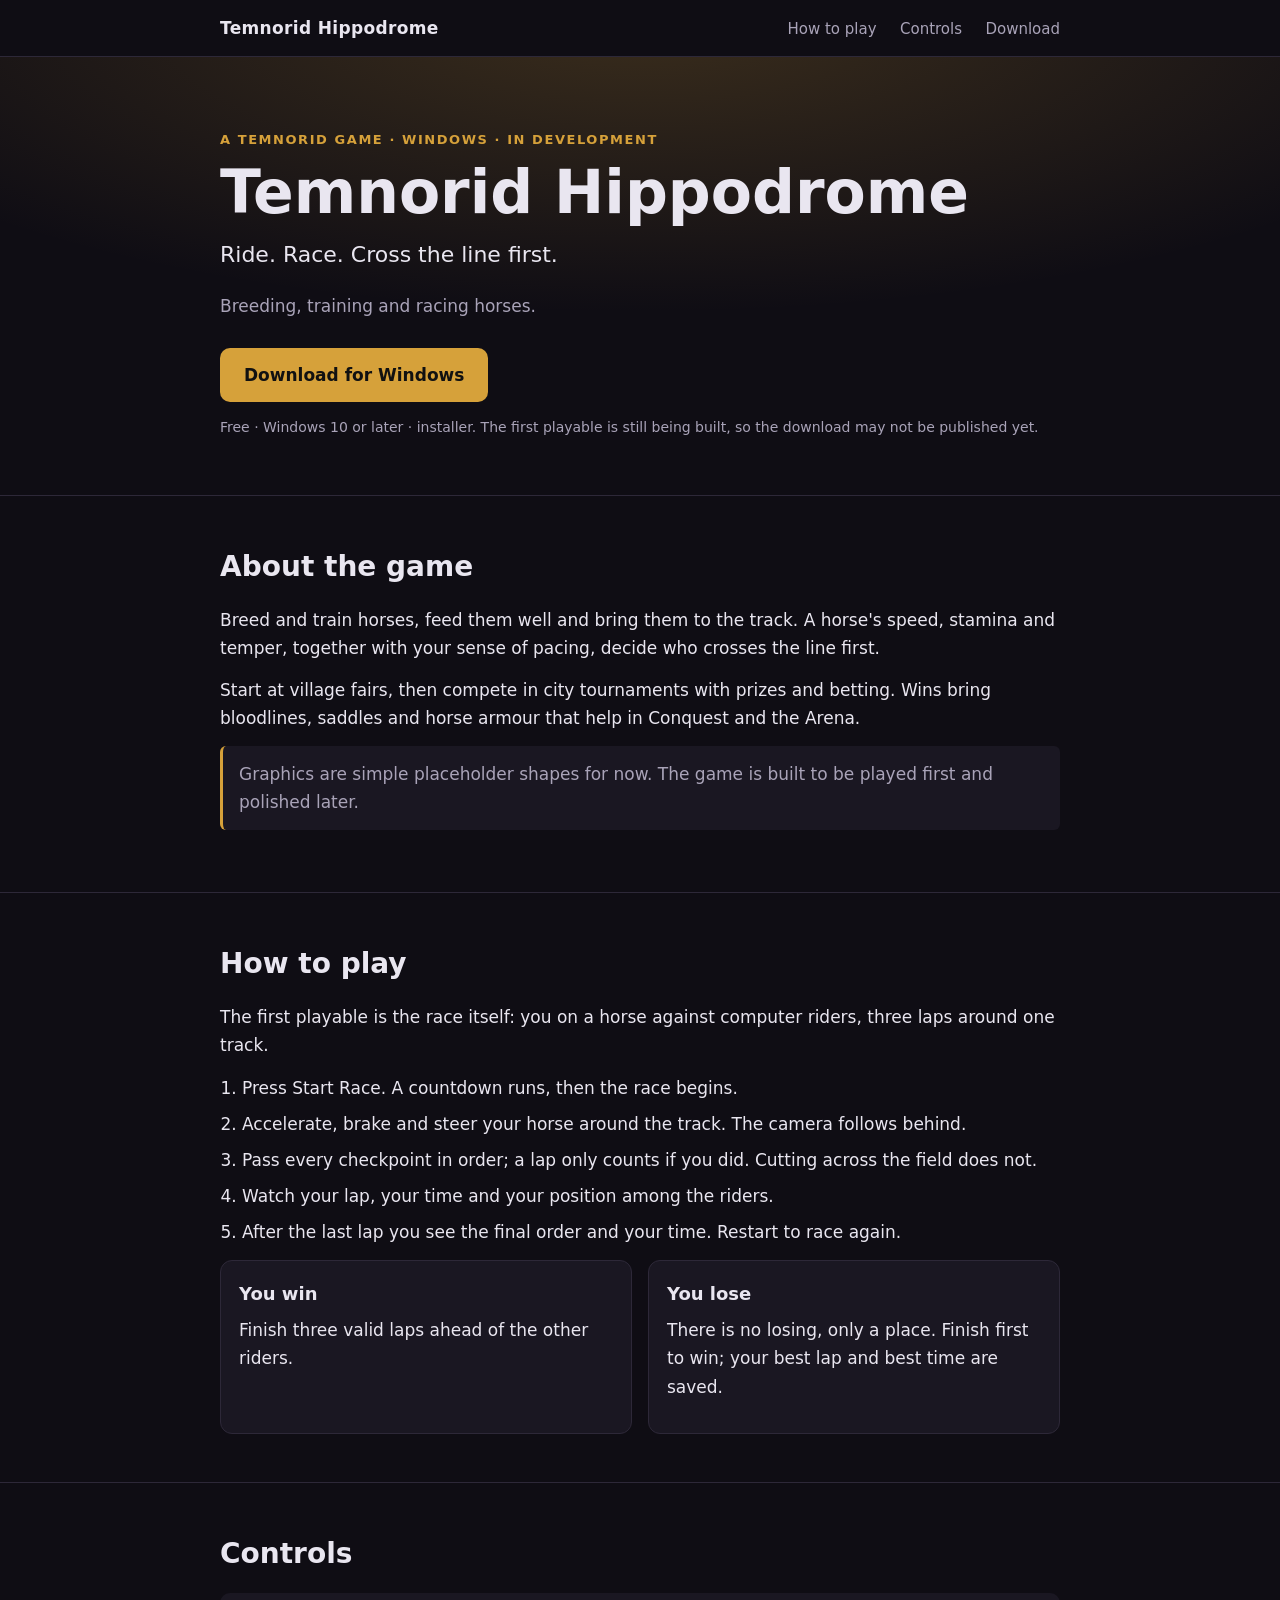
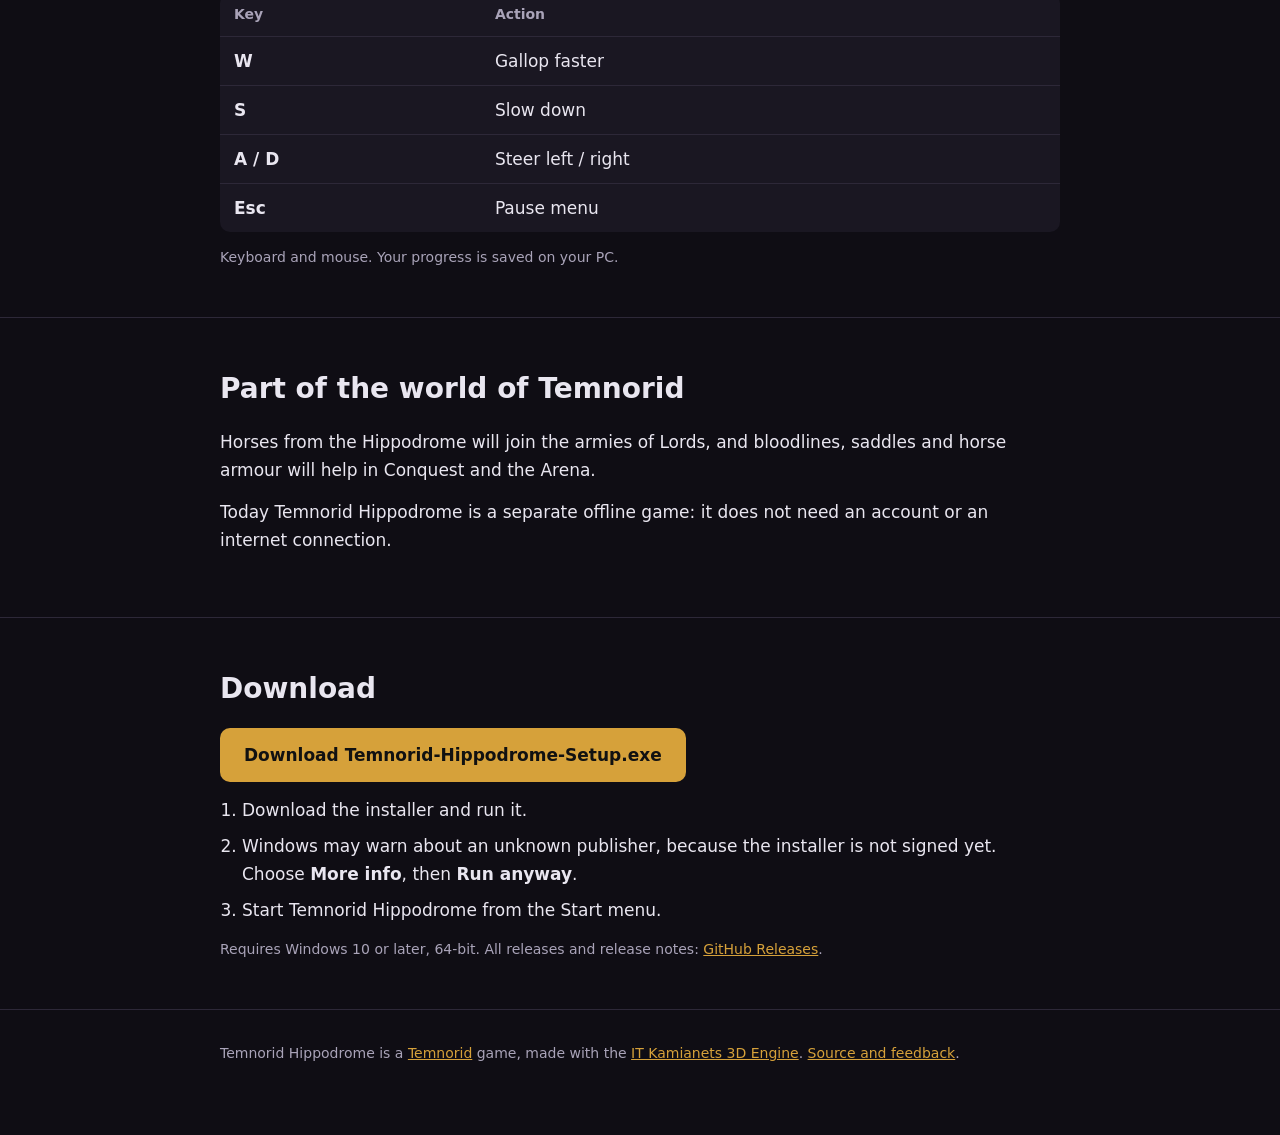
==== docs/index.html @ 1895e75a "Initial release of Temnorid hippodrome" ====
<!doctype html>
<html lang="en">
<head>
	<meta charset="utf-8">
	<meta name="viewport" content="width=device-width, initial-scale=1">
	<title>Temnorid Hippodrome</title>
	<meta name="description" content="Temnorid Hippodrome: Breed and train horses, feed them well and bring them to the track. A horse's speed, stamina and temper, together with your sense of pacing, decide who crosses the line first.">
	<link rel="canonical" href="https://hippodrome.temnorid.com/">
	<meta property="og:type" content="website">
	<meta property="og:title" content="Temnorid Hippodrome">
	<meta property="og:description" content="Breeding, training and racing horses. Ride. Race. Cross the line first.">
	<meta property="og:url" content="https://hippodrome.temnorid.com/">
	<meta name="theme-color" content="#0f0d14">
	<style>
		:root { --accent: #d6a13a; --bg: #0f0d14; --panel: #1a1722; --line: #2d2838; --text: #e9e6f0; --muted: #a9a3b8; }
		* { box-sizing: border-box; }
		html { scroll-behavior: smooth; }
		body { margin: 0; background: var(--bg); color: var(--text); font: 17px/1.65 system-ui, -apple-system, "Segoe UI", Roboto, sans-serif; }
		a { color: var(--accent); }
		.wrap { max-width: 880px; margin: 0 auto; padding: 0 20px; }
		header.site { border-bottom: 1px solid var(--line); }
		header.site .wrap { display: flex; align-items: center; justify-content: space-between; padding-top: 14px; padding-bottom: 14px; }
		.brand { font-weight: 700; color: var(--text); text-decoration: none; letter-spacing: .02em; }
		nav a { margin-left: 18px; color: var(--muted); text-decoration: none; font-size: 15px; }
		nav a:hover { color: var(--text); }
		.hero { padding: 72px 0 56px; border-bottom: 1px solid var(--line); background: radial-gradient(900px 300px at 50% -10%, color-mix(in srgb, var(--accent) 22%, transparent), transparent); }
		.eyebrow { color: var(--accent); font-weight: 700; letter-spacing: .12em; text-transform: uppercase; font-size: 13px; margin: 0 0 10px; }
		h1 { font-size: clamp(36px, 7vw, 60px); line-height: 1.08; margin: 0 0 12px; }
		.tagline { font-size: 22px; color: var(--text); margin: 0 0 18px; }
		.lead { color: var(--muted); max-width: 640px; margin: 0 0 28px; }
		.btn { display: inline-block; background: var(--accent); color: #111; font-weight: 700; padding: 13px 24px; border-radius: 10px; text-decoration: none; }
		.btn:hover { filter: brightness(1.1); }
		.fine { color: var(--muted); font-size: 14px; margin: 14px 0 0; }
		section { padding: 48px 0; border-bottom: 1px solid var(--line); }
		h2 { font-size: 28px; margin: 0 0 16px; }
		h3 { font-size: 18px; margin: 28px 0 8px; }
		p { margin: 0 0 14px; }
		ol, ul { padding-left: 22px; margin: 0 0 14px; }
		li { margin-bottom: 8px; }
		table { width: 100%; border-collapse: collapse; background: var(--panel); border-radius: 10px; overflow: hidden; }
		th, td { text-align: left; padding: 10px 14px; border-bottom: 1px solid var(--line); }
		th { color: var(--muted); font-weight: 600; font-size: 14px; }
		tr:last-child td { border-bottom: 0; }
		td:first-child { white-space: nowrap; font-weight: 600; }
		.cards { display: grid; gap: 16px; grid-template-columns: repeat(auto-fit, minmax(240px, 1fr)); }
		.card { background: var(--panel); border: 1px solid var(--line); border-radius: 12px; padding: 18px; }
		.card h3 { margin-top: 0; }
		.note { background: var(--panel); border-left: 3px solid var(--accent); padding: 14px 16px; border-radius: 6px; color: var(--muted); }
		footer { padding: 32px 0 56px; color: var(--muted); font-size: 14px; }
		:focus-visible { outline: 2px solid var(--accent); outline-offset: 3px; }
		@media (max-width: 560px) { nav a:not(:last-child) { display: none; } }
	</style>
</head>
<body>
	<header class="site">
		<div class="wrap">
			<a class="brand" href="./">Temnorid Hippodrome</a>
			<nav aria-label="Main">
				<a href="#play">How to play</a>
				<a href="#controls">Controls</a>
				<a href="#download">Download</a>
			</nav>
		</div>
	</header>

	<main>
		<div class="hero">
			<div class="wrap">
				<p class="eyebrow">A Temnorid game · Windows · in development</p>
				<h1>Temnorid Hippodrome</h1>
				<p class="tagline">Ride. Race. Cross the line first.</p>
				<p class="lead">Breeding, training and racing horses.</p>
				<a class="btn" href="https://github.com/WebArtWork/hippodrome.temnorid.com/releases/latest/download/Temnorid-Hippodrome-Setup.exe">Download for Windows</a>
				<p class="fine">Free · Windows 10 or later · installer. The first playable is still being built, so the download may not be published yet.</p>
			</div>
		</div>

		<section id="about">
			<div class="wrap">
				<h2>About the game</h2>
				<p>Breed and train horses, feed them well and bring them to the track. A horse's speed, stamina and temper, together with your sense of pacing, decide who crosses the line first.</p>
				<p>Start at village fairs, then compete in city tournaments with prizes and betting. Wins bring bloodlines, saddles and horse armour that help in Conquest and the Arena.</p>
				<p class="note">Graphics are simple placeholder shapes for now. The game is built to be played first and polished later.</p>
			</div>
		</section>

		<section id="play">
			<div class="wrap">
				<h2>How to play</h2>
				<p>The first playable is the race itself: you on a horse against computer riders, three laps around one track.</p>
				<ol>
					<li>Press Start Race. A countdown runs, then the race begins.</li>
					<li>Accelerate, brake and steer your horse around the track. The camera follows behind.</li>
					<li>Pass every checkpoint in order; a lap only counts if you did. Cutting across the field does not.</li>
					<li>Watch your lap, your time and your position among the riders.</li>
					<li>After the last lap you see the final order and your time. Restart to race again.</li>
				</ol>
				<div class="cards">
					<div class="card"><h3>You win</h3><p>Finish three valid laps ahead of the other riders.</p></div>
					<div class="card"><h3>You lose</h3><p>There is no losing, only a place. Finish first to win; your best lap and best time are saved.</p></div>
				</div>
			</div>
		</section>

		<section id="controls">
			<div class="wrap">
				<h2>Controls</h2>
				<table>
					<thead><tr><th>Key</th><th>Action</th></tr></thead>
					<tbody>
						<tr><td>W</td><td>Gallop faster</td></tr>
						<tr><td>S</td><td>Slow down</td></tr>
						<tr><td>A / D</td><td>Steer left / right</td></tr>
						<tr><td>Esc</td><td>Pause menu</td></tr>
					</tbody>
				</table>
				<p class="fine">Keyboard and mouse. Your progress is saved on your PC.</p>
			</div>
		</section>

		<section id="lords">
			<div class="wrap">
				<h2>Part of the world of Temnorid</h2>
				<p>Horses from the Hippodrome will join the armies of Lords, and bloodlines, saddles and horse armour will help in Conquest and the Arena.</p>
				<p>Today Temnorid Hippodrome is a separate offline game: it does not need an account or an internet connection.</p>
			</div>
		</section>

		<section id="download">
			<div class="wrap">
				<h2>Download</h2>
				<p><a class="btn" href="https://github.com/WebArtWork/hippodrome.temnorid.com/releases/latest/download/Temnorid-Hippodrome-Setup.exe">Download Temnorid-Hippodrome-Setup.exe</a></p>
				<ol>
					<li>Download the installer and run it.</li>
					<li>Windows may warn about an unknown publisher, because the installer is not signed yet. Choose <strong>More info</strong>, then <strong>Run anyway</strong>.</li>
					<li>Start Temnorid Hippodrome from the Start menu.</li>
				</ol>
				<p class="fine">Requires Windows 10 or later, 64-bit. All releases and release notes: <a href="https://github.com/WebArtWork/hippodrome.temnorid.com/releases">GitHub Releases</a>.</p>
			</div>
		</section>
	</main>

	<footer>
		<div class="wrap">
			<p>Temnorid Hippodrome is a <a href="https://temnorid.com">Temnorid</a> game, made with the <a href="https://3d.itkamianets.com">IT Kamianets 3D Engine</a>. <a href="https://github.com/WebArtWork/hippodrome.temnorid.com">Source and feedback</a>.</p>
		</div>
	</footer>
</body>
</html>
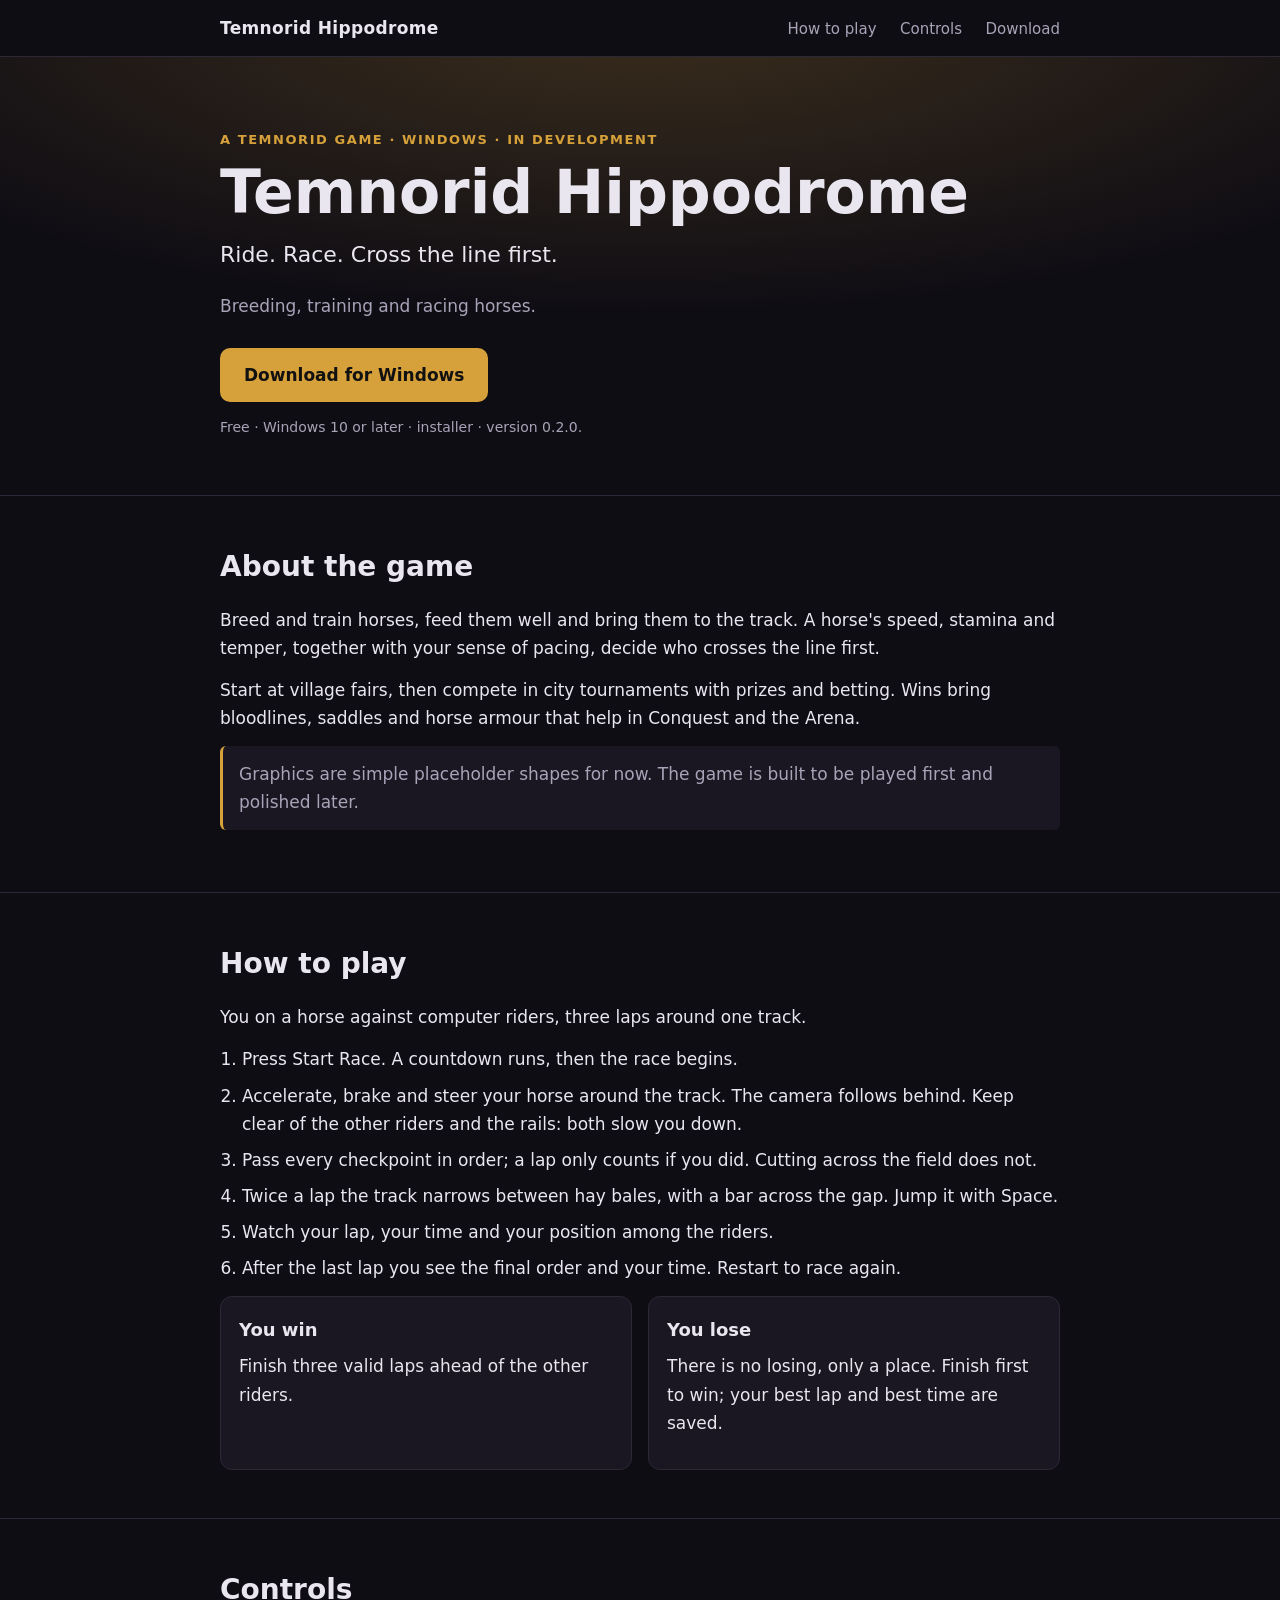
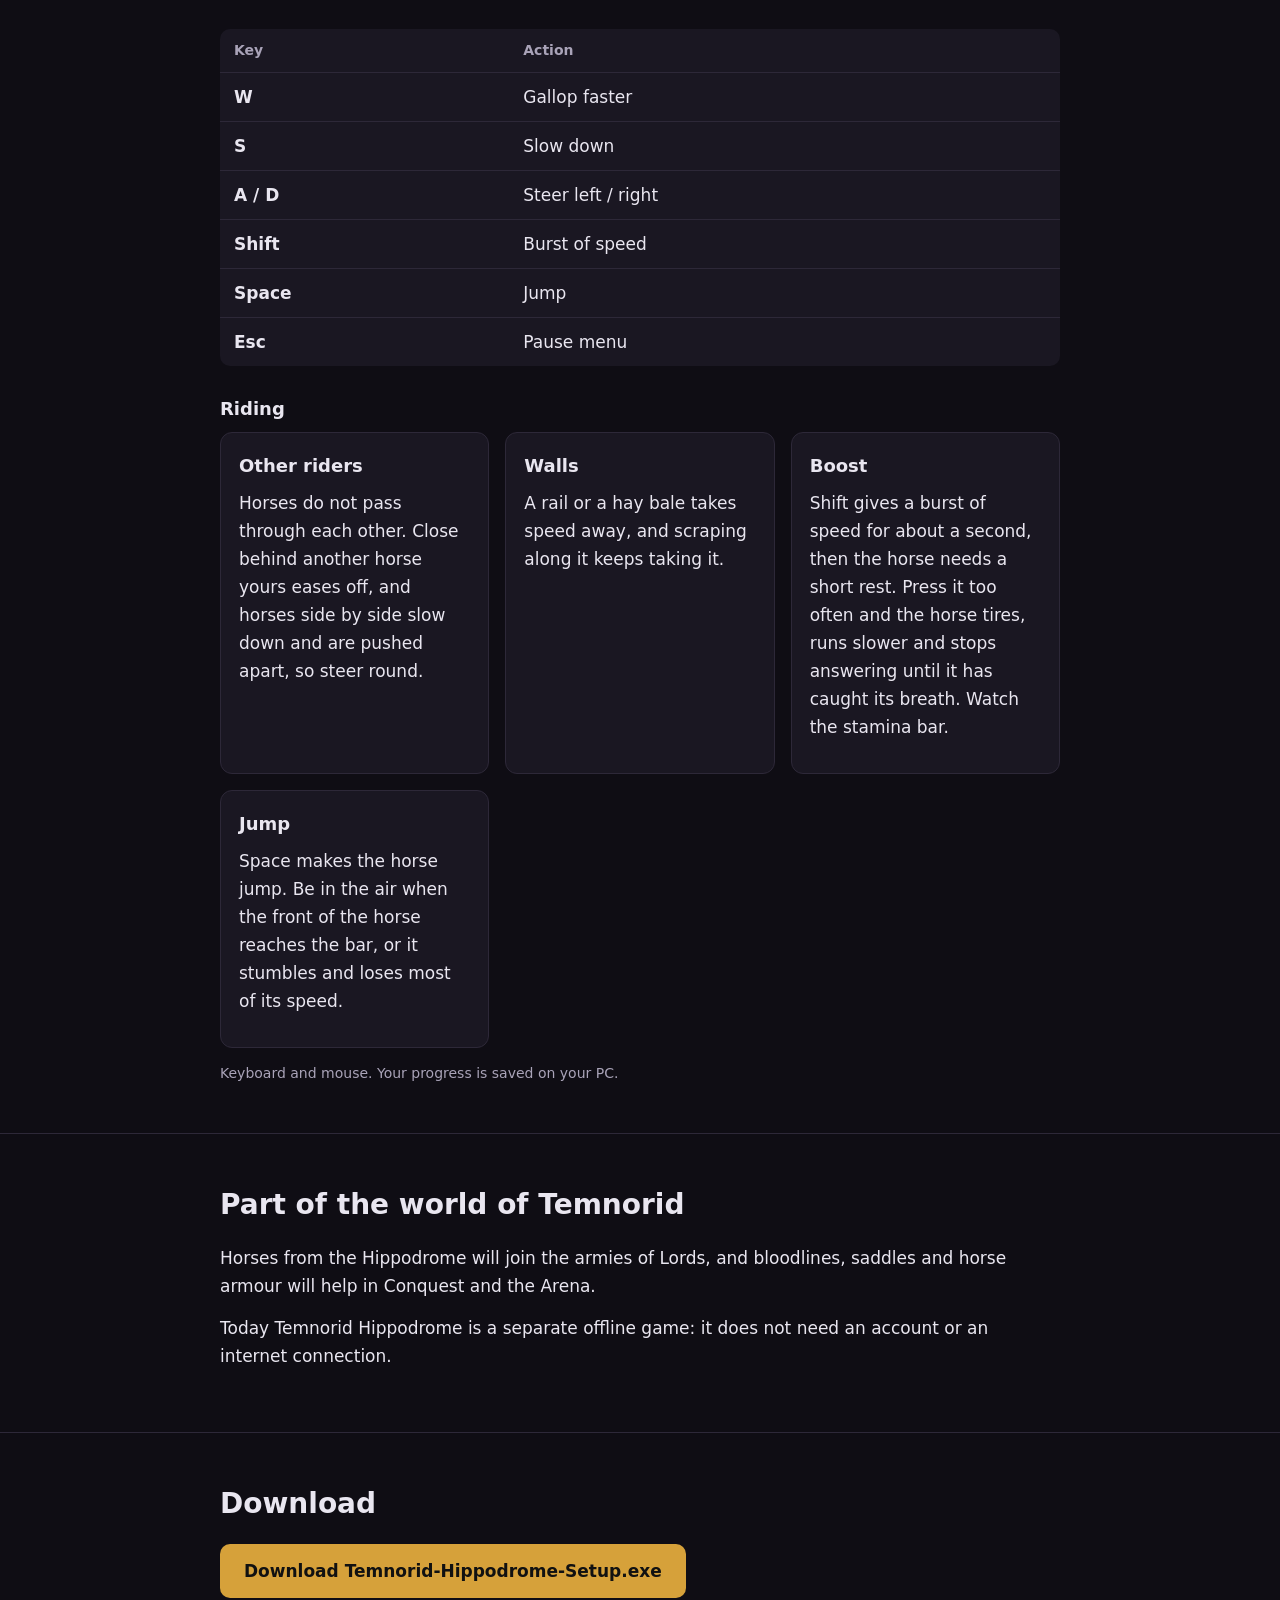
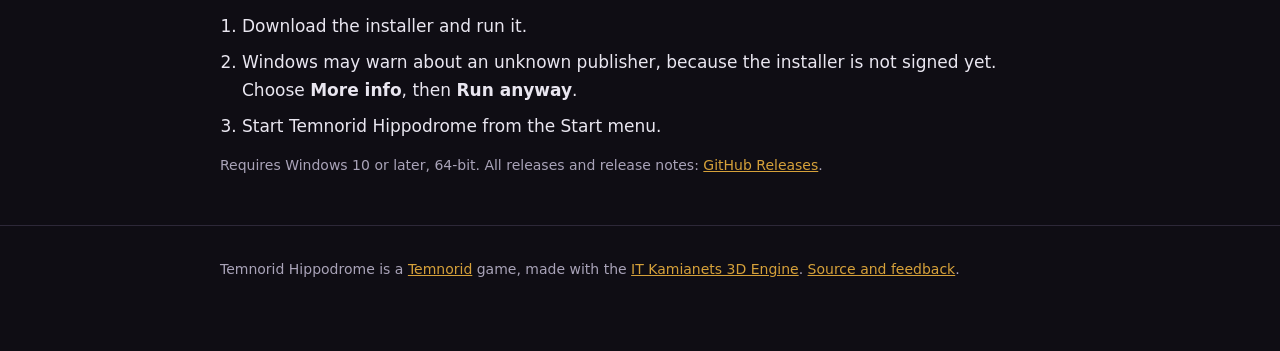
==== commit 03db1bc1: "Hippodrome 0.2.0: riders slow down near each other and walls, Shift boost with stamina, Space jump o" ====
--- a/docs/index.html
+++ b/docs/index.html
@@ -71,7 +71,7 @@
 				<p class="tagline">Ride. Race. Cross the line first.</p>
 				<p class="lead">Breeding, training and racing horses.</p>
 				<a class="btn" href="https://github.com/WebArtWork/hippodrome.temnorid.com/releases/latest/download/Temnorid-Hippodrome-Setup.exe">Download for Windows</a>
-				<p class="fine">Free · Windows 10 or later · installer. The first playable is still being built, so the download may not be published yet.</p>
+				<p class="fine">Free · Windows 10 or later · installer · version 0.2.0.</p>
 			</div>
 		</div>
 
@@ -87,11 +87,12 @@
 		<section id="play">
 			<div class="wrap">
 				<h2>How to play</h2>
-				<p>The first playable is the race itself: you on a horse against computer riders, three laps around one track.</p>
+				<p>You on a horse against computer riders, three laps around one track.</p>
 				<ol>
 					<li>Press Start Race. A countdown runs, then the race begins.</li>
-					<li>Accelerate, brake and steer your horse around the track. The camera follows behind.</li>
+					<li>Accelerate, brake and steer your horse around the track. The camera follows behind. Keep clear of the other riders and the rails: both slow you down.</li>
 					<li>Pass every checkpoint in order; a lap only counts if you did. Cutting across the field does not.</li>
+					<li>Twice a lap the track narrows between hay bales, with a bar across the gap. Jump it with Space.</li>
 					<li>Watch your lap, your time and your position among the riders.</li>
 					<li>After the last lap you see the final order and your time. Restart to race again.</li>
 				</ol>
@@ -111,9 +112,18 @@
 						<tr><td>W</td><td>Gallop faster</td></tr>
 						<tr><td>S</td><td>Slow down</td></tr>
 						<tr><td>A / D</td><td>Steer left / right</td></tr>
+						<tr><td>Shift</td><td>Burst of speed</td></tr>
+						<tr><td>Space</td><td>Jump</td></tr>
 						<tr><td>Esc</td><td>Pause menu</td></tr>
 					</tbody>
 				</table>
+				<h3>Riding</h3>
+				<div class="cards">
+					<div class="card"><h3>Other riders</h3><p>Horses do not pass through each other. Close behind another horse yours eases off, and horses side by side slow down and are pushed apart, so steer round.</p></div>
+					<div class="card"><h3>Walls</h3><p>A rail or a hay bale takes speed away, and scraping along it keeps taking it.</p></div>
+					<div class="card"><h3>Boost</h3><p>Shift gives a burst of speed for about a second, then the horse needs a short rest. Press it too often and the horse tires, runs slower and stops answering until it has caught its breath. Watch the stamina bar.</p></div>
+					<div class="card"><h3>Jump</h3><p>Space makes the horse jump. Be in the air when the front of the horse reaches the bar, or it stumbles and loses most of its speed.</p></div>
+				</div>
 				<p class="fine">Keyboard and mouse. Your progress is saved on your PC.</p>
 			</div>
 		</section>
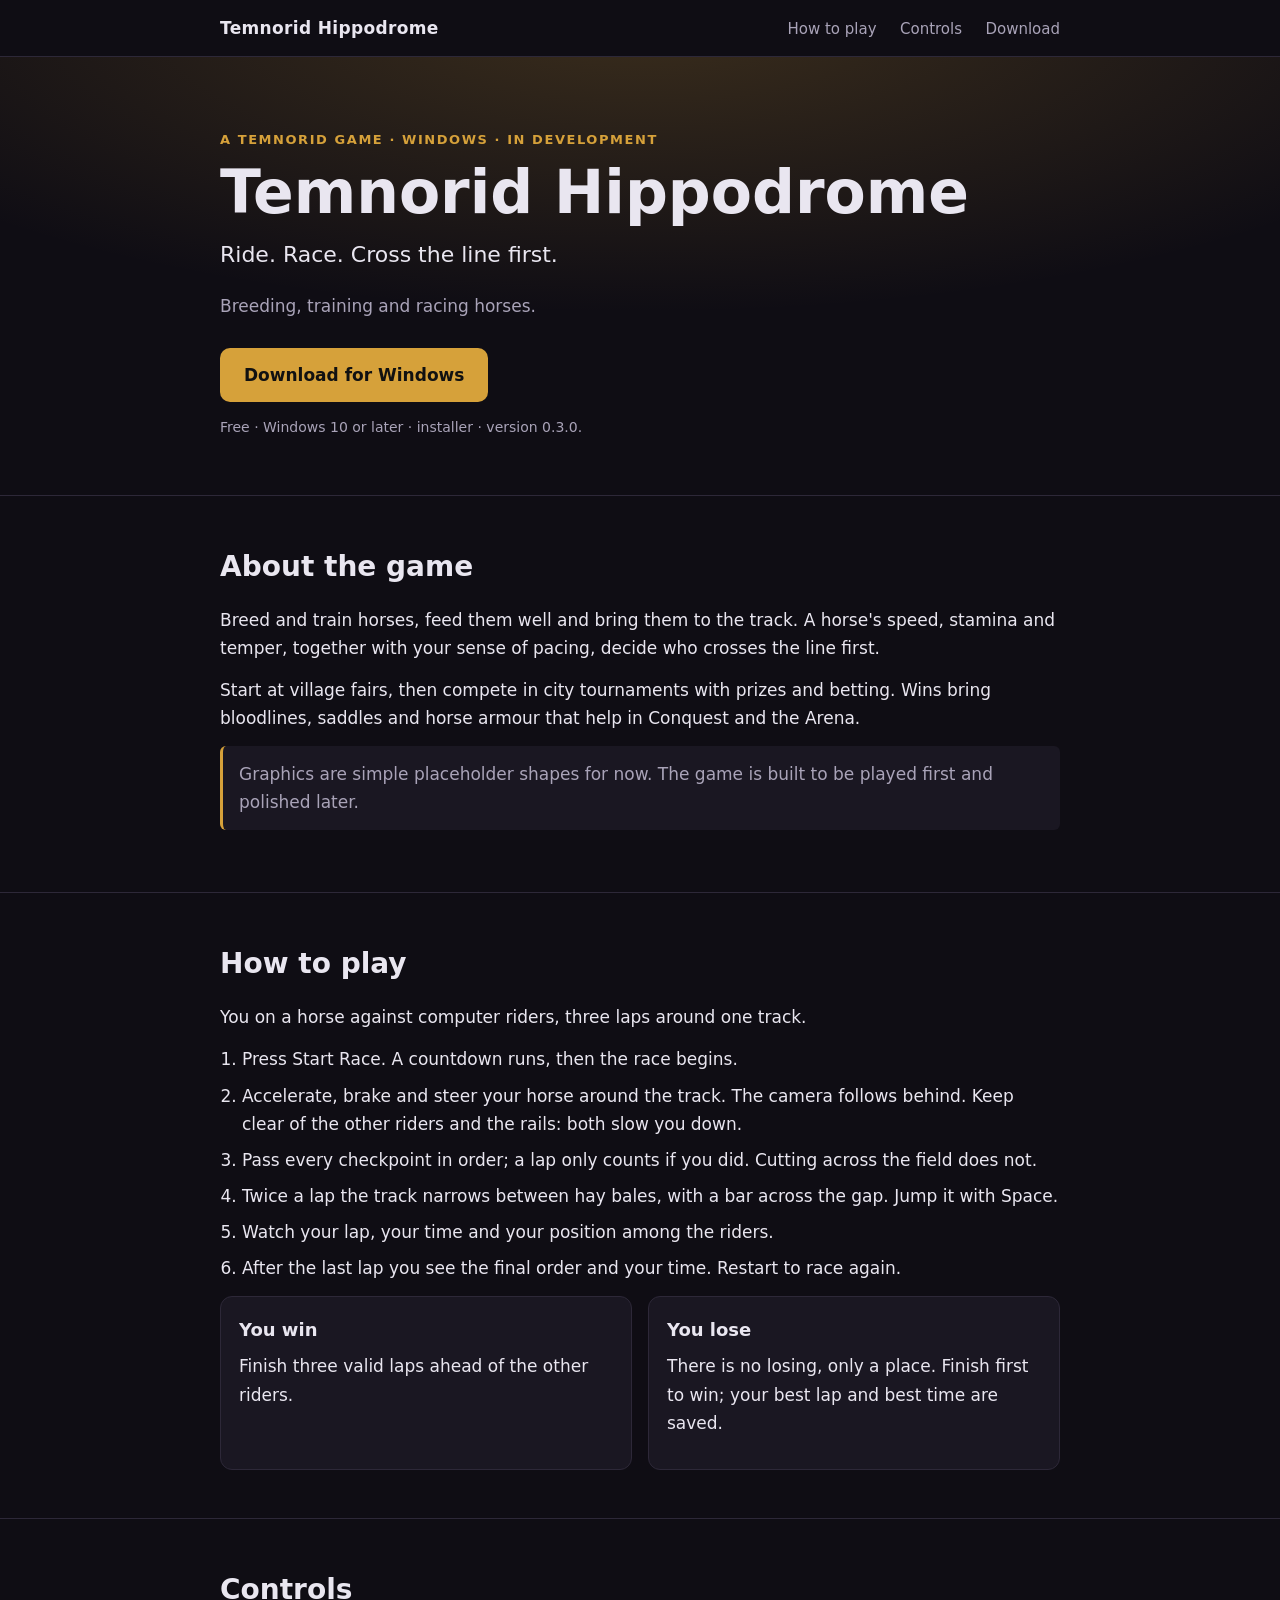
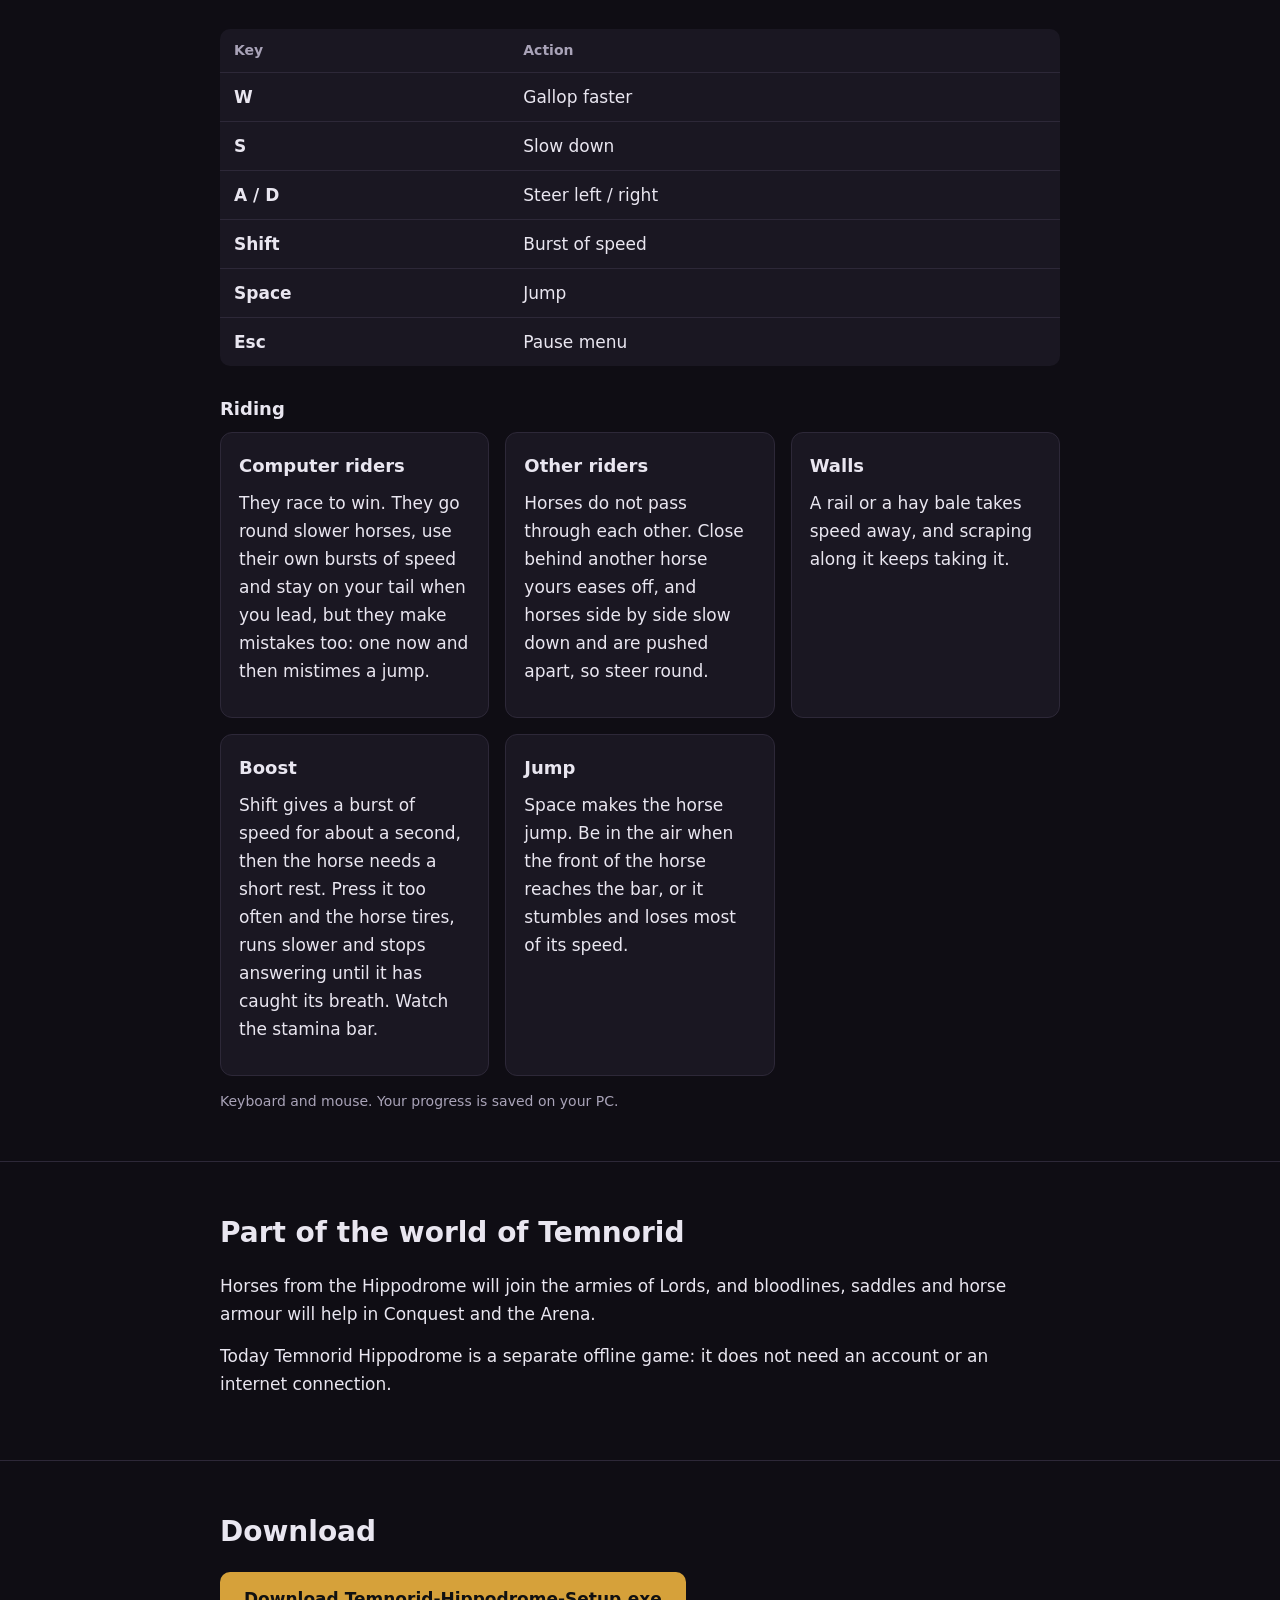
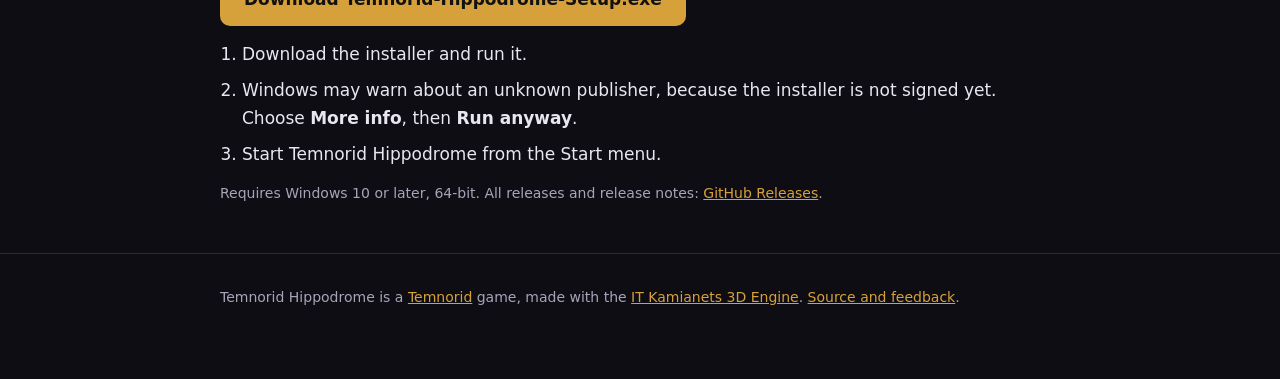
==== commit 02c6973f: "Hippodrome 0.3.0: harder computer riders that overtake, boost and chase the player, with catch-up pa" ====
--- a/docs/index.html
+++ b/docs/index.html
@@ -71,7 +71,7 @@
 				<p class="tagline">Ride. Race. Cross the line first.</p>
 				<p class="lead">Breeding, training and racing horses.</p>
 				<a class="btn" href="https://github.com/WebArtWork/hippodrome.temnorid.com/releases/latest/download/Temnorid-Hippodrome-Setup.exe">Download for Windows</a>
-				<p class="fine">Free · Windows 10 or later · installer · version 0.2.0.</p>
+				<p class="fine">Free · Windows 10 or later · installer · version 0.3.0.</p>
 			</div>
 		</div>
 
@@ -119,6 +119,7 @@
 				</table>
 				<h3>Riding</h3>
 				<div class="cards">
+					<div class="card"><h3>Computer riders</h3><p>They race to win. They go round slower horses, use their own bursts of speed and stay on your tail when you lead, but they make mistakes too: one now and then mistimes a jump.</p></div>
 					<div class="card"><h3>Other riders</h3><p>Horses do not pass through each other. Close behind another horse yours eases off, and horses side by side slow down and are pushed apart, so steer round.</p></div>
 					<div class="card"><h3>Walls</h3><p>A rail or a hay bale takes speed away, and scraping along it keeps taking it.</p></div>
 					<div class="card"><h3>Boost</h3><p>Shift gives a burst of speed for about a second, then the horse needs a short rest. Press it too often and the horse tires, runs slower and stops answering until it has caught its breath. Watch the stamina bar.</p></div>
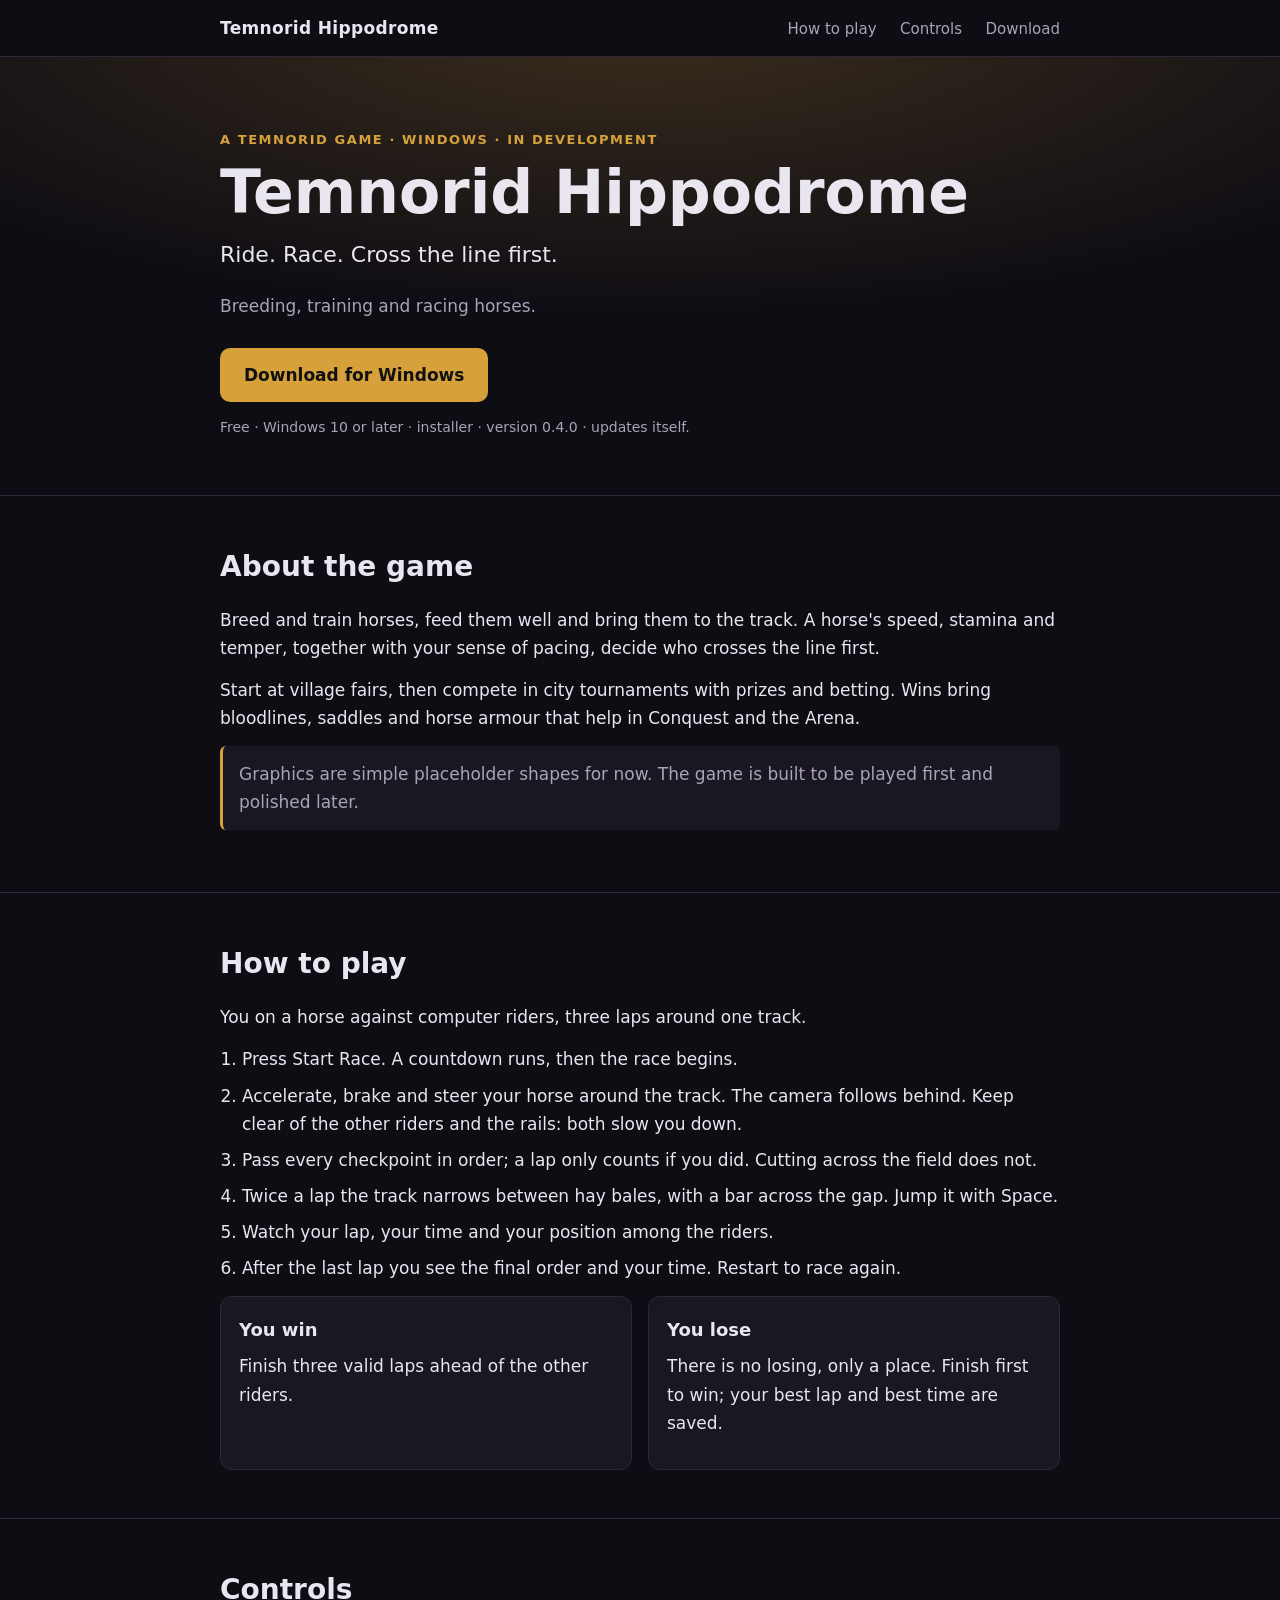
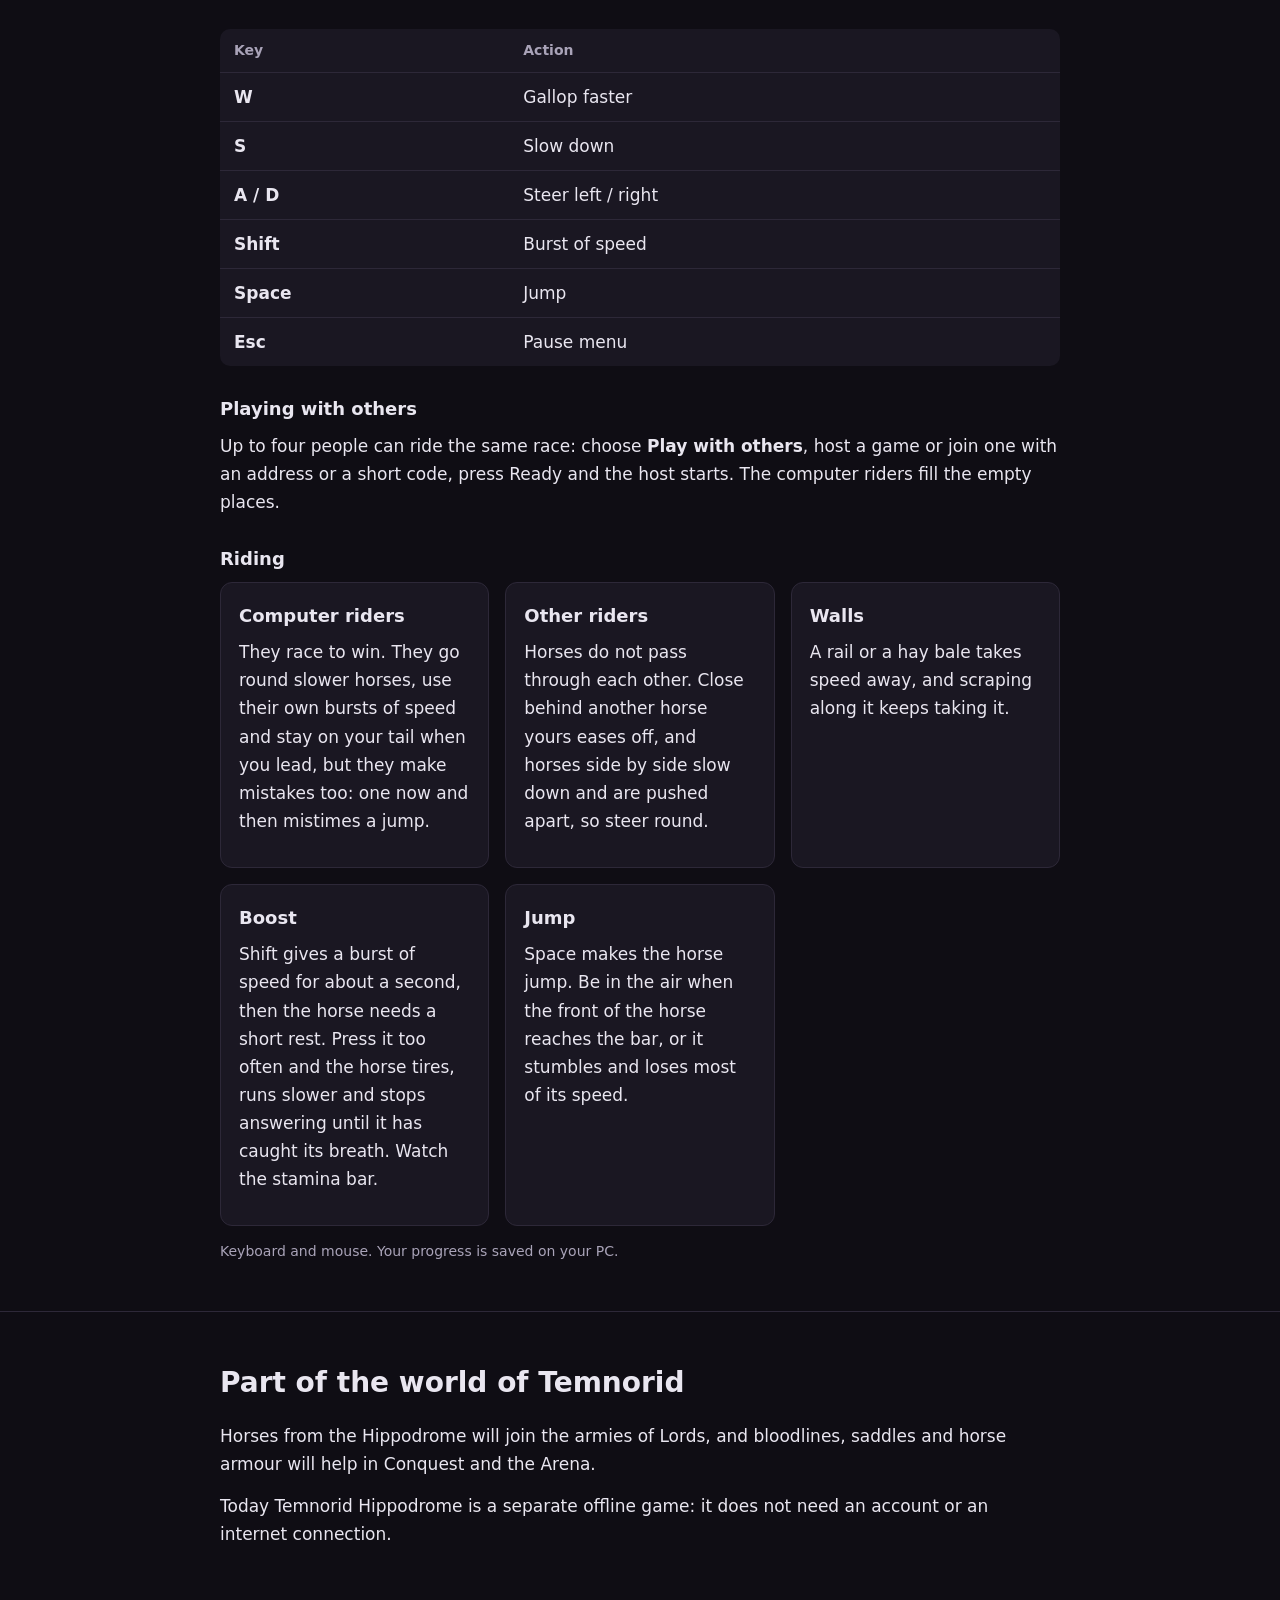
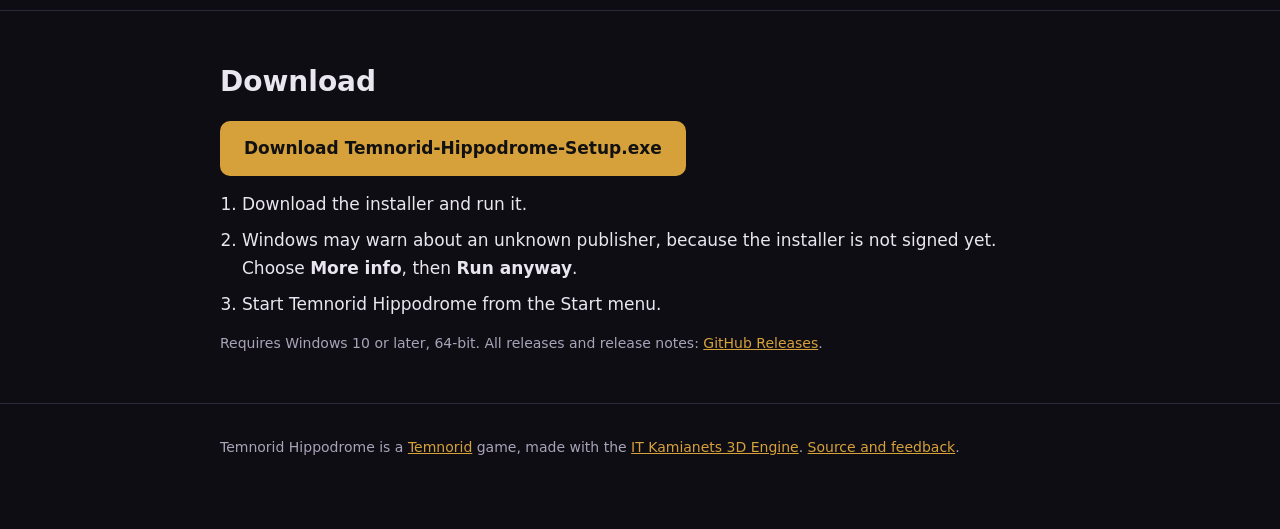
==== commit 679bc749: "0.4.0: Lords-style Boot, Menu and in-game bars, online play with others, touch controls for phones, " ====
--- a/docs/index.html
+++ b/docs/index.html
@@ -71,7 +71,7 @@
 				<p class="tagline">Ride. Race. Cross the line first.</p>
 				<p class="lead">Breeding, training and racing horses.</p>
 				<a class="btn" href="https://github.com/WebArtWork/hippodrome.temnorid.com/releases/latest/download/Temnorid-Hippodrome-Setup.exe">Download for Windows</a>
-				<p class="fine">Free · Windows 10 or later · installer · version 0.3.0.</p>
+				<p class="fine">Free · Windows 10 or later · installer · version 0.4.0 · updates itself.</p>
 			</div>
 		</div>
 
@@ -117,6 +117,8 @@
 						<tr><td>Esc</td><td>Pause menu</td></tr>
 					</tbody>
 				</table>
+				<h3>Playing with others</h3>
+				<p>Up to four people can ride the same race: choose <strong>Play with others</strong>, host a game or join one with an address or a short code, press Ready and the host starts. The computer riders fill the empty places.</p>
 				<h3>Riding</h3>
 				<div class="cards">
 					<div class="card"><h3>Computer riders</h3><p>They race to win. They go round slower horses, use their own bursts of speed and stay on your tail when you lead, but they make mistakes too: one now and then mistimes a jump.</p></div>
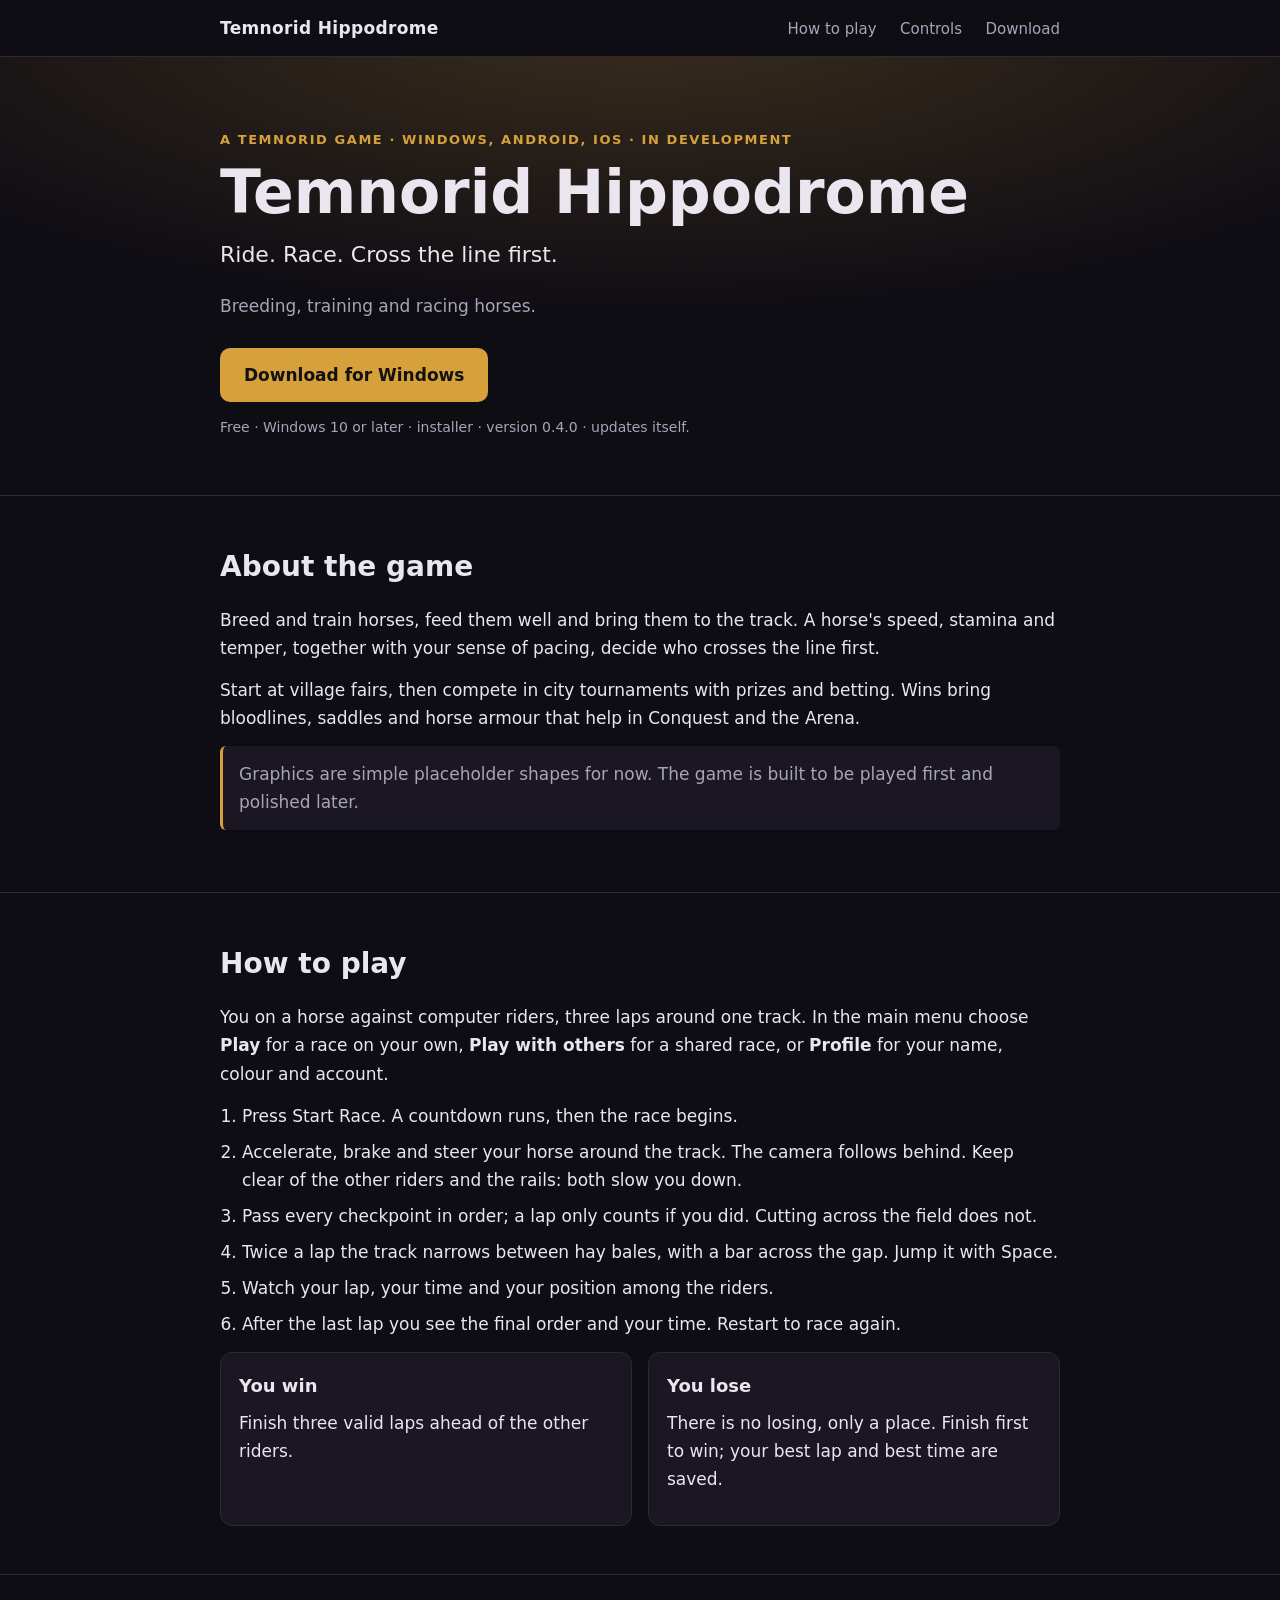
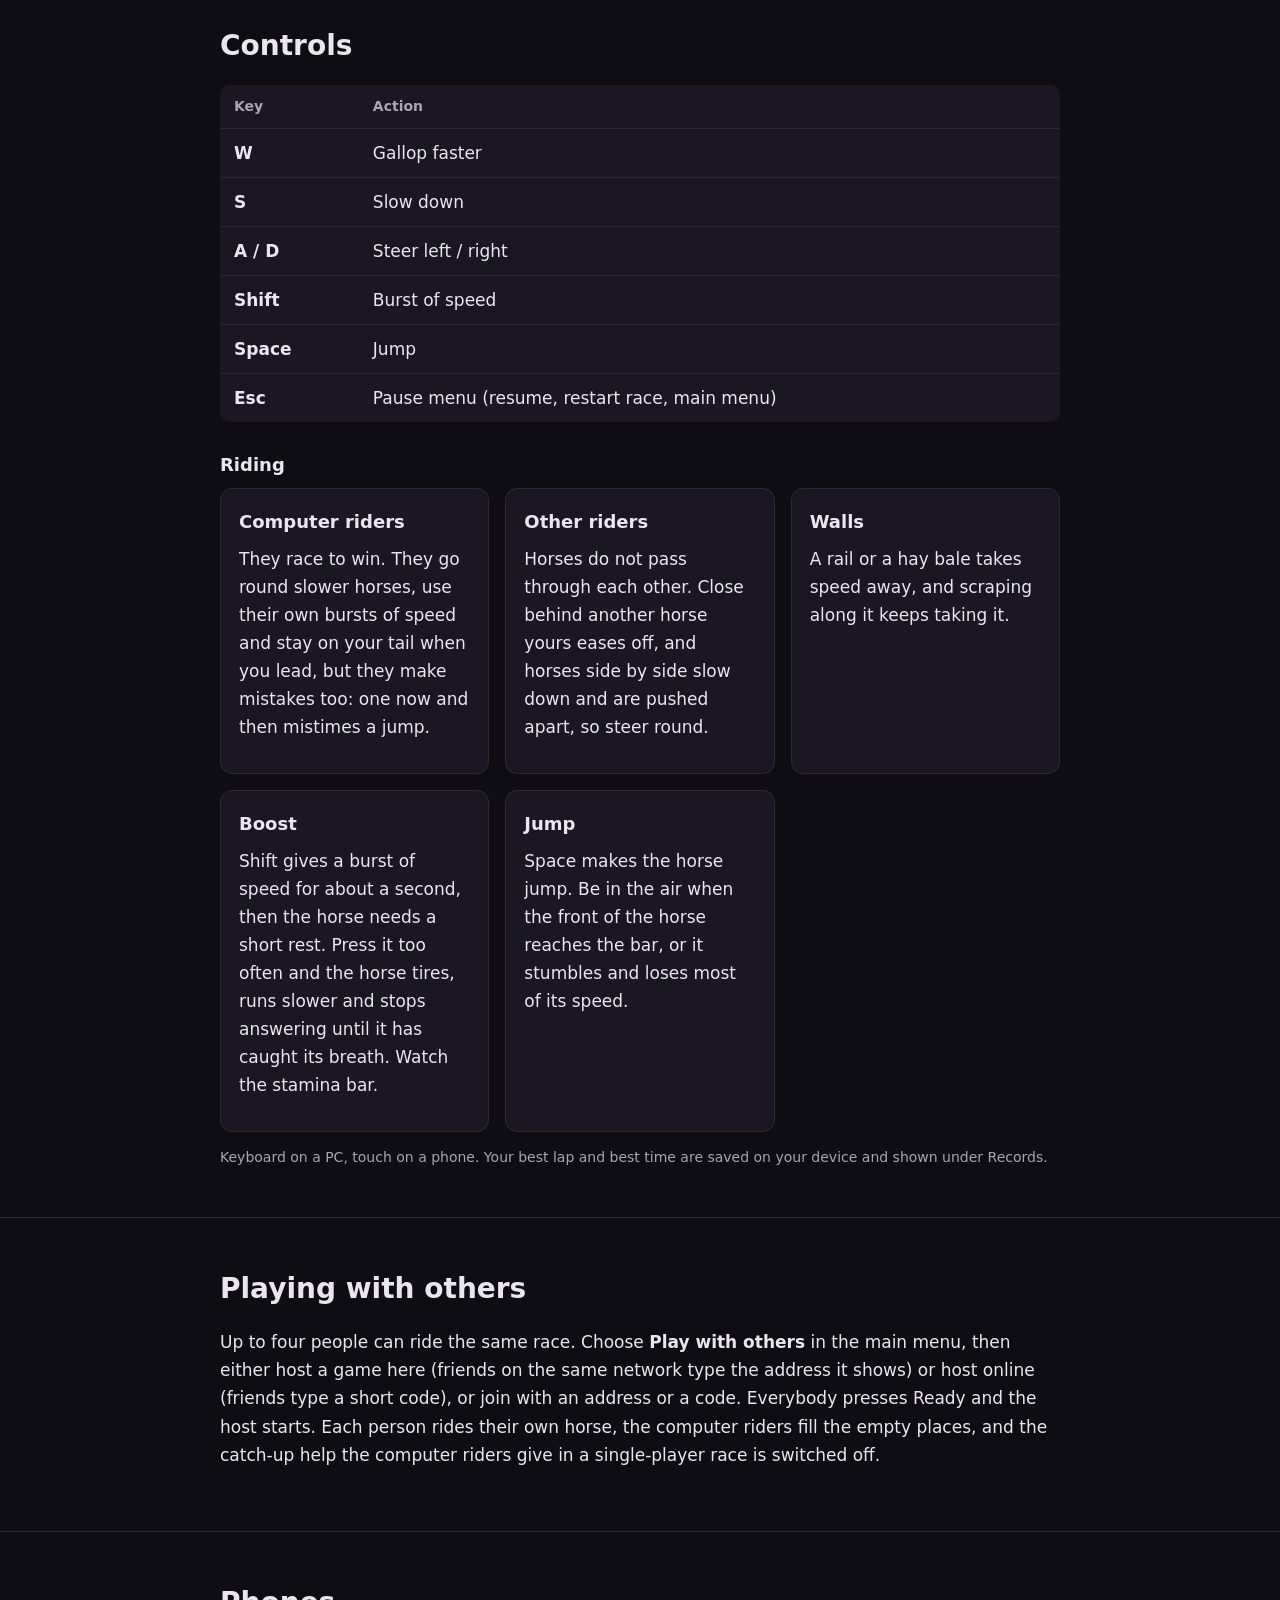
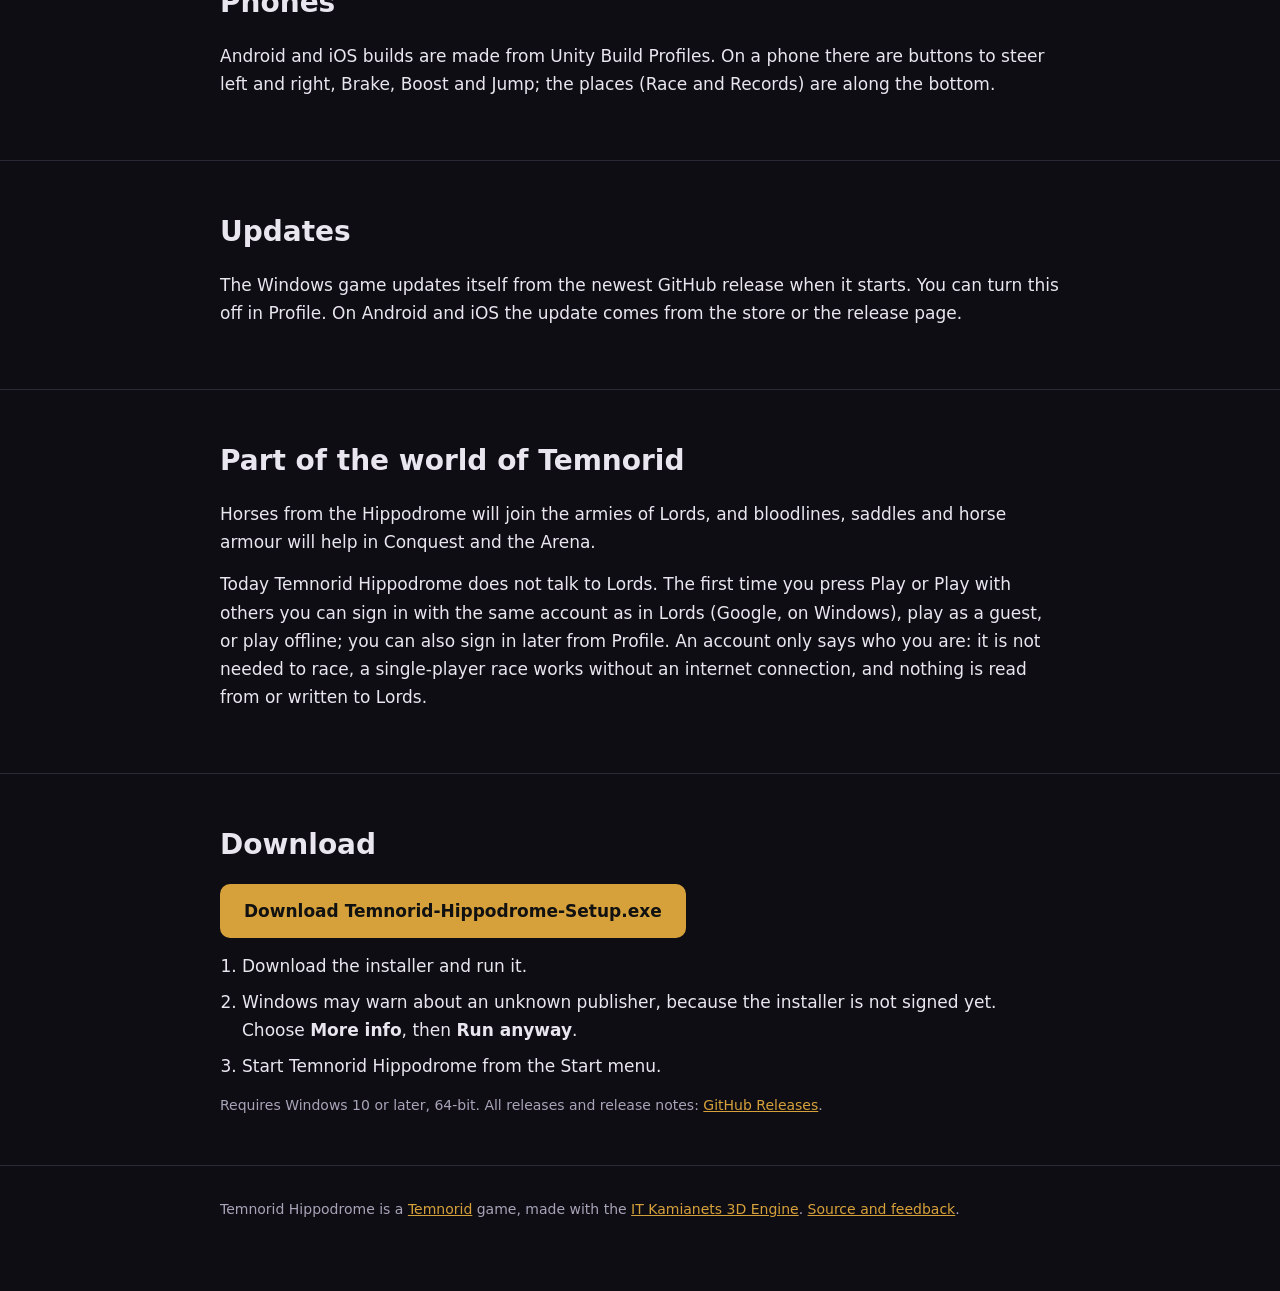
==== commit 80bc1ca7: "Docs page: describe the current menu, online play, phones, updates and sign-in" ====
--- a/docs/index.html
+++ b/docs/index.html
@@ -66,7 +66,7 @@
 	<main>
 		<div class="hero">
 			<div class="wrap">
-				<p class="eyebrow">A Temnorid game · Windows · in development</p>
+				<p class="eyebrow">A Temnorid game · Windows, Android, iOS · in development</p>
 				<h1>Temnorid Hippodrome</h1>
 				<p class="tagline">Ride. Race. Cross the line first.</p>
 				<p class="lead">Breeding, training and racing horses.</p>
@@ -87,7 +87,7 @@
 		<section id="play">
 			<div class="wrap">
 				<h2>How to play</h2>
-				<p>You on a horse against computer riders, three laps around one track.</p>
+				<p>You on a horse against computer riders, three laps around one track. In the main menu choose <strong>Play</strong> for a race on your own, <strong>Play with others</strong> for a shared race, or <strong>Profile</strong> for your name, colour and account.</p>
 				<ol>
 					<li>Press Start Race. A countdown runs, then the race begins.</li>
 					<li>Accelerate, brake and steer your horse around the track. The camera follows behind. Keep clear of the other riders and the rails: both slow you down.</li>
@@ -114,11 +114,9 @@
 						<tr><td>A / D</td><td>Steer left / right</td></tr>
 						<tr><td>Shift</td><td>Burst of speed</td></tr>
 						<tr><td>Space</td><td>Jump</td></tr>
-						<tr><td>Esc</td><td>Pause menu</td></tr>
+						<tr><td>Esc</td><td>Pause menu (resume, restart race, main menu)</td></tr>
 					</tbody>
 				</table>
-				<h3>Playing with others</h3>
-				<p>Up to four people can ride the same race: choose <strong>Play with others</strong>, host a game or join one with an address or a short code, press Ready and the host starts. The computer riders fill the empty places.</p>
 				<h3>Riding</h3>
 				<div class="cards">
 					<div class="card"><h3>Computer riders</h3><p>They race to win. They go round slower horses, use their own bursts of speed and stay on your tail when you lead, but they make mistakes too: one now and then mistimes a jump.</p></div>
@@ -127,7 +125,28 @@
 					<div class="card"><h3>Boost</h3><p>Shift gives a burst of speed for about a second, then the horse needs a short rest. Press it too often and the horse tires, runs slower and stops answering until it has caught its breath. Watch the stamina bar.</p></div>
 					<div class="card"><h3>Jump</h3><p>Space makes the horse jump. Be in the air when the front of the horse reaches the bar, or it stumbles and loses most of its speed.</p></div>
 				</div>
-				<p class="fine">Keyboard and mouse. Your progress is saved on your PC.</p>
+				<p class="fine">Keyboard on a PC, touch on a phone. Your best lap and best time are saved on your device and shown under Records.</p>
+			</div>
+		</section>
+
+		<section id="others">
+			<div class="wrap">
+				<h2>Playing with others</h2>
+				<p>Up to four people can ride the same race. Choose <strong>Play with others</strong> in the main menu, then either host a game here (friends on the same network type the address it shows) or host online (friends type a short code), or join with an address or a code. Everybody presses Ready and the host starts. Each person rides their own horse, the computer riders fill the empty places, and the catch-up help the computer riders give in a single-player race is switched off.</p>
+			</div>
+		</section>
+
+		<section id="phones">
+			<div class="wrap">
+				<h2>Phones</h2>
+				<p>Android and iOS builds are made from Unity Build Profiles. On a phone there are buttons to steer left and right, Brake, Boost and Jump; the places (Race and Records) are along the bottom.</p>
+			</div>
+		</section>
+
+		<section id="updates">
+			<div class="wrap">
+				<h2>Updates</h2>
+				<p>The Windows game updates itself from the newest GitHub release when it starts. You can turn this off in Profile. On Android and iOS the update comes from the store or the release page.</p>
 			</div>
 		</section>
 
@@ -135,7 +154,7 @@
 			<div class="wrap">
 				<h2>Part of the world of Temnorid</h2>
 				<p>Horses from the Hippodrome will join the armies of Lords, and bloodlines, saddles and horse armour will help in Conquest and the Arena.</p>
-				<p>Today Temnorid Hippodrome is a separate offline game: it does not need an account or an internet connection.</p>
+				<p>Today Temnorid Hippodrome does not talk to Lords. The first time you press Play or Play with others you can sign in with the same account as in Lords (Google, on Windows), play as a guest, or play offline; you can also sign in later from Profile. An account only says who you are: it is not needed to race, a single-player race works without an internet connection, and nothing is read from or written to Lords.</p>
 			</div>
 		</section>
 
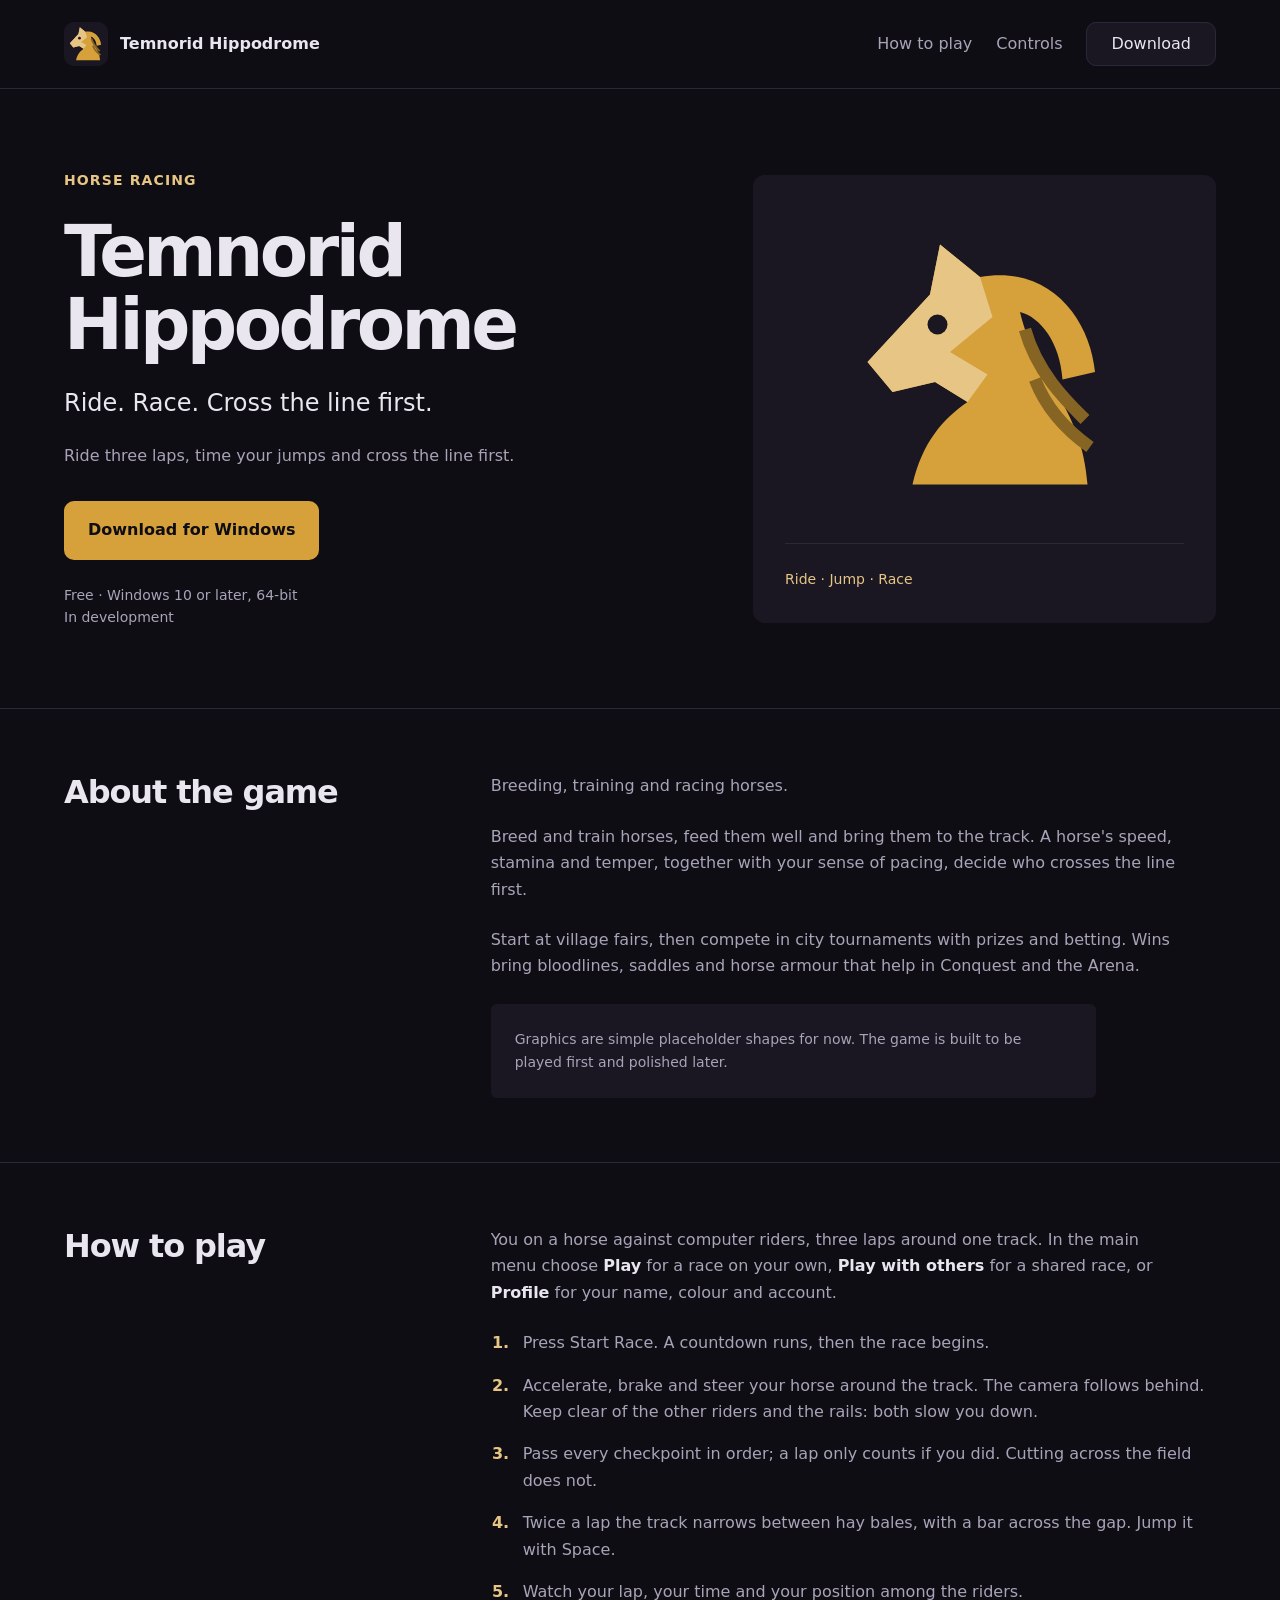
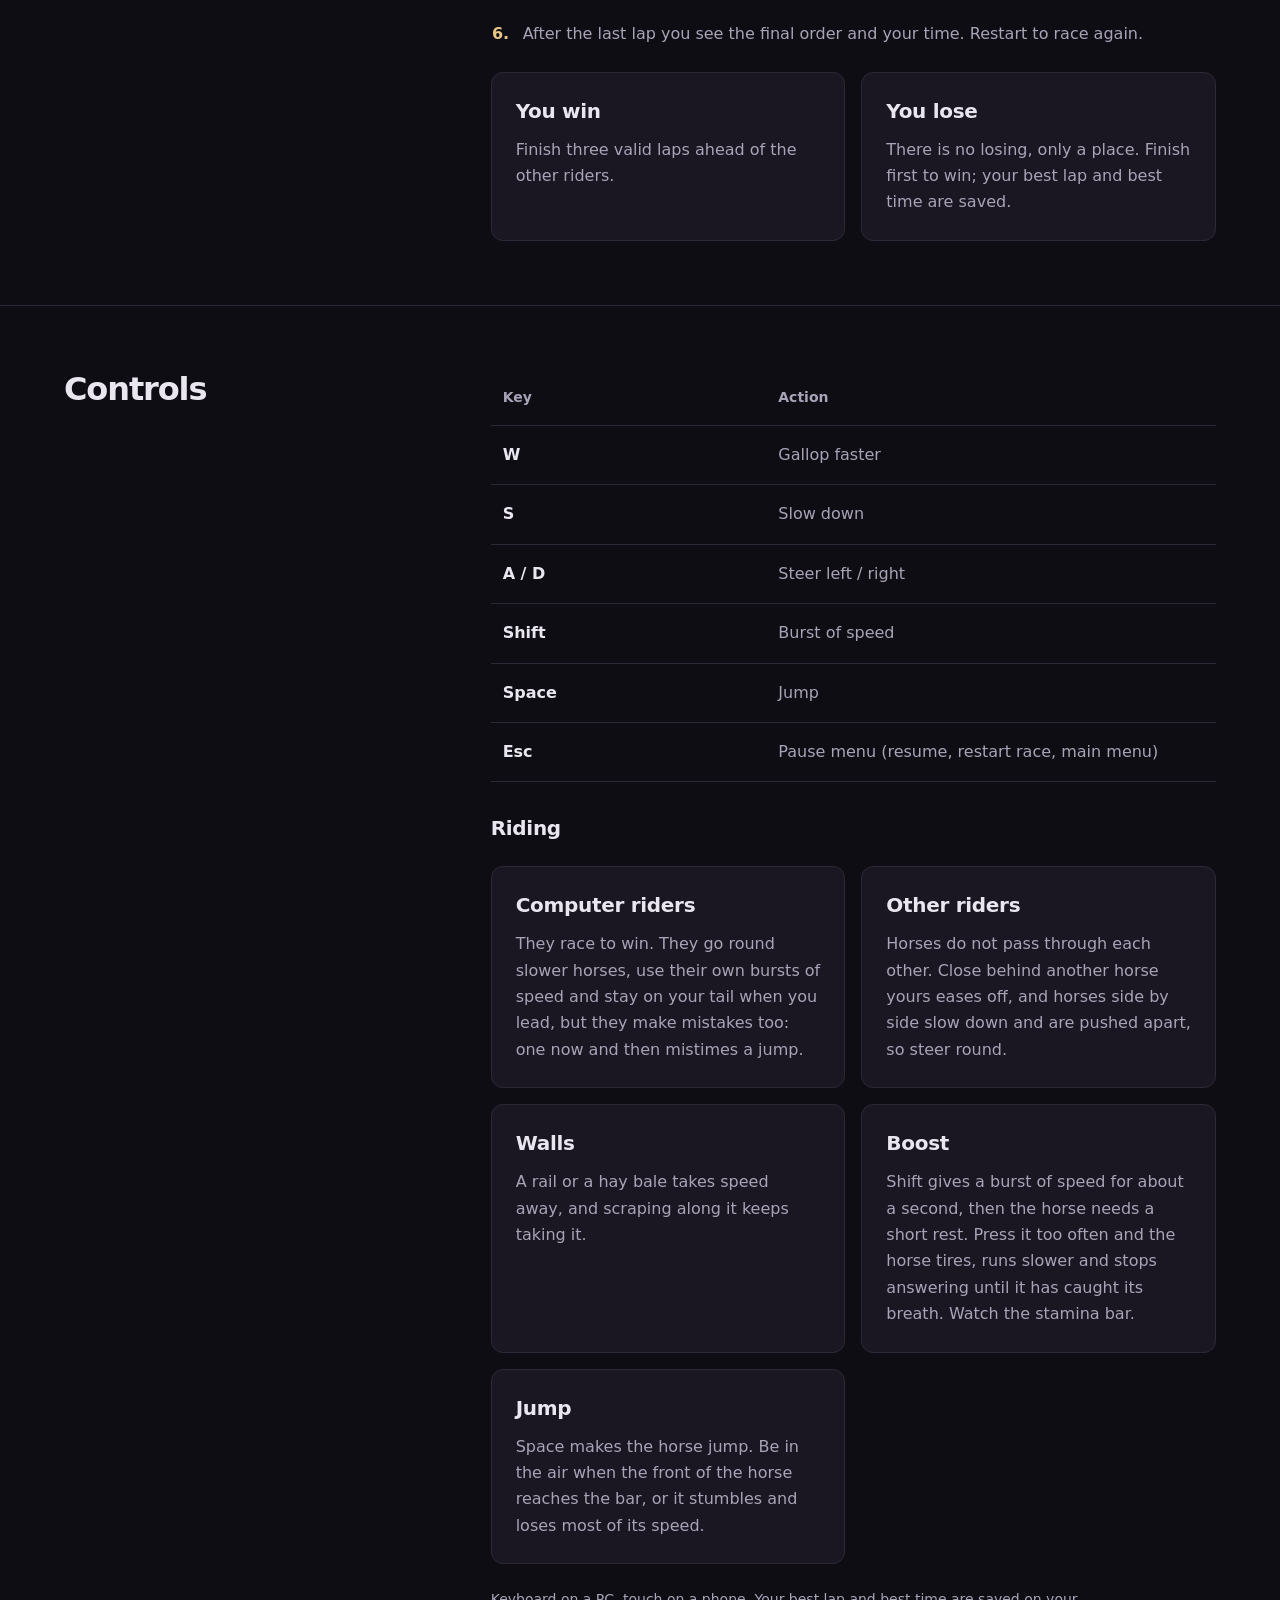
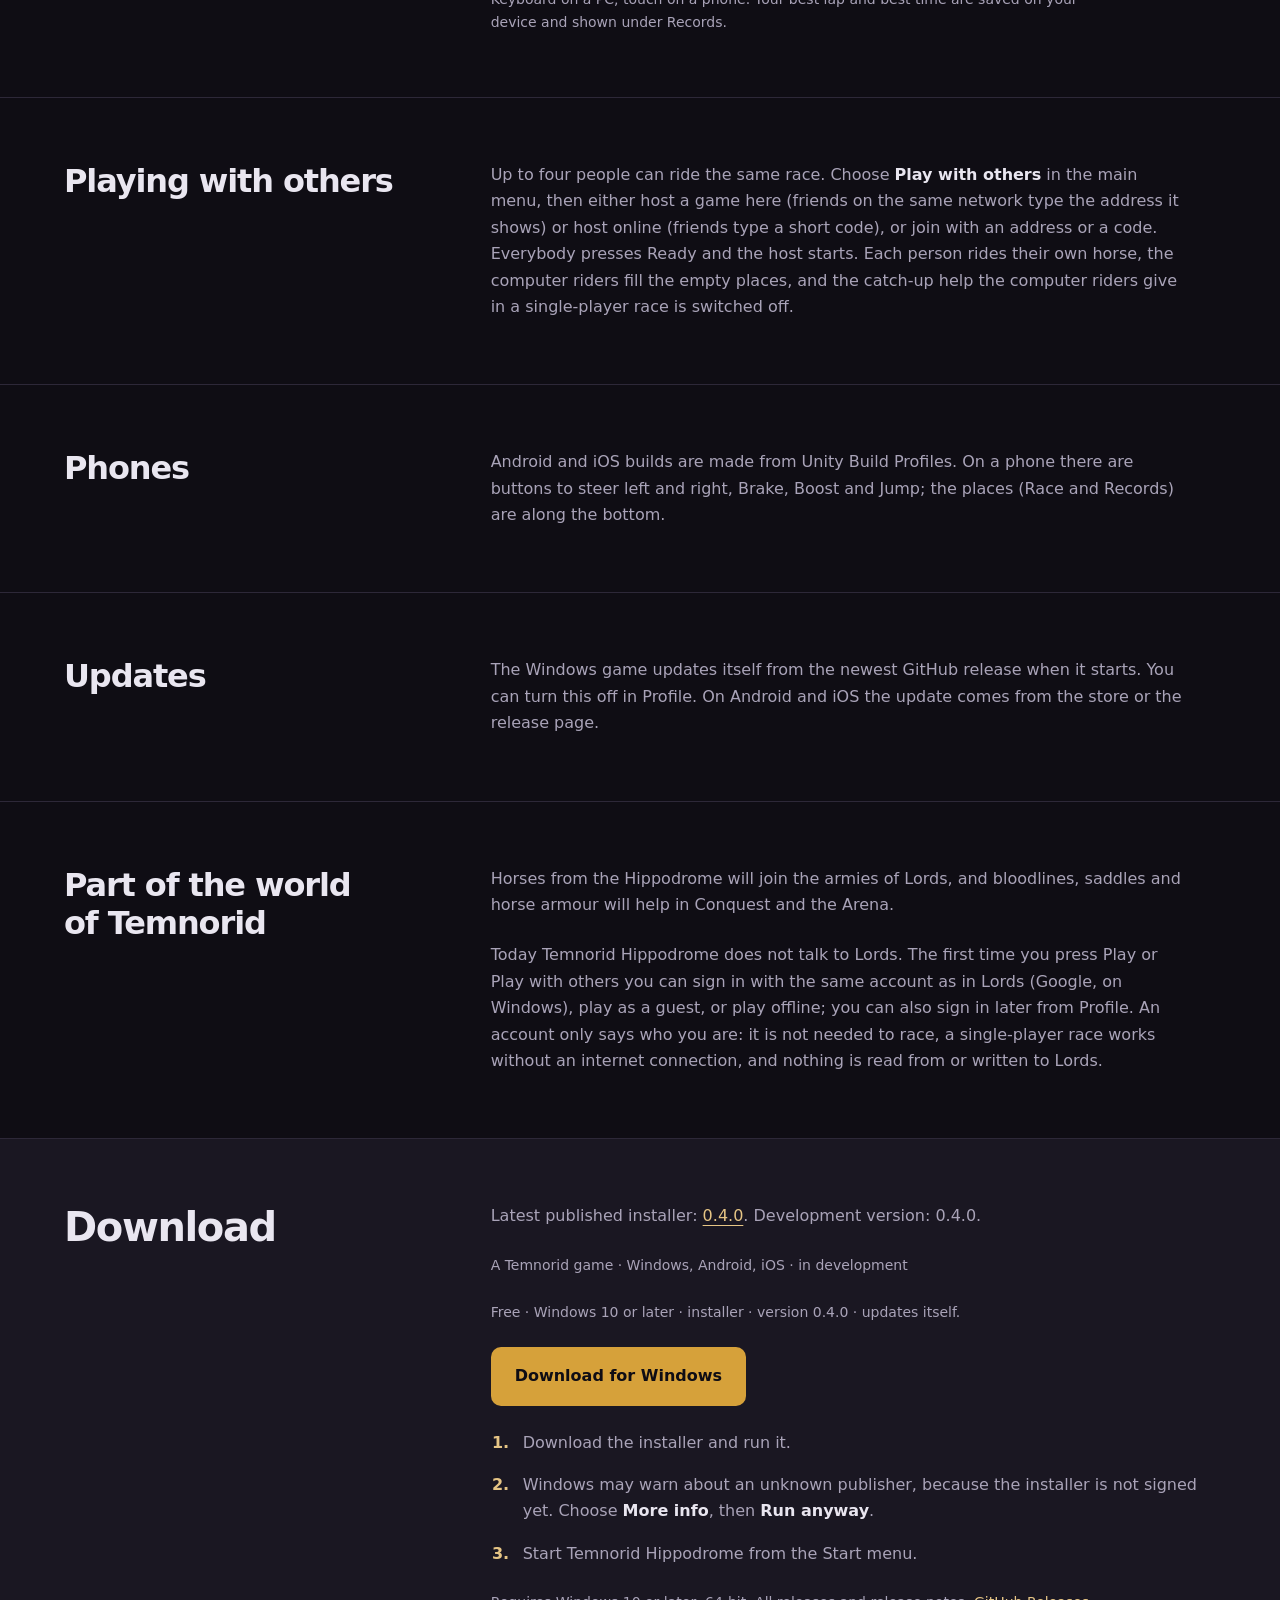
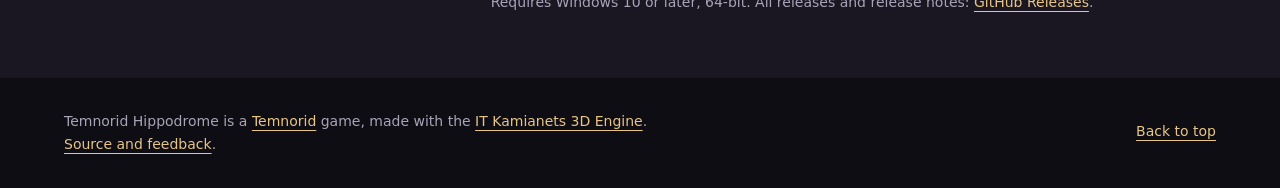
==== commit 5c48be79: "Improve hippodrome website SEO, branding and responsive design" ====
--- a/docs/index.html
+++ b/docs/index.html
@@ -4,57 +4,95 @@
 	<meta charset="utf-8">
 	<meta name="viewport" content="width=device-width, initial-scale=1">
 	<title>Temnorid Hippodrome</title>
-	<meta name="description" content="Temnorid Hippodrome: Breed and train horses, feed them well and bring them to the track. A horse's speed, stamina and temper, together with your sense of pacing, decide who crosses the line first.">
+	<meta name="description" content="Race horses over three laps in Temnorid Hippodrome. Time jumps, manage bursts of speed and compete against computer riders or up to three friends.">
 	<link rel="canonical" href="https://hippodrome.temnorid.com/">
+	<link rel="icon" href="/favicon.ico" sizes="16x16 32x32 48x48">
+	<link rel="icon" type="image/png" href="/favicon.png" sizes="48x48">
+	<link rel="icon" type="image/svg+xml" href="/favicon.svg" sizes="any">
+	<link rel="apple-touch-icon" href="/apple-touch-icon.png" sizes="180x180">
 	<meta property="og:type" content="website">
+	<meta property="og:site_name" content="Temnorid Hippodrome">
 	<meta property="og:title" content="Temnorid Hippodrome">
-	<meta property="og:description" content="Breeding, training and racing horses. Ride. Race. Cross the line first.">
+	<meta property="og:description" content="Race horses over three laps in Temnorid Hippodrome. Time jumps, manage bursts of speed and compete against computer riders or up to three friends.">
 	<meta property="og:url" content="https://hippodrome.temnorid.com/">
+	<meta property="og:locale" content="en_US">
+	<meta property="og:image" content="https://hippodrome.temnorid.com/seo-image.png">
+	<meta property="og:image:type" content="image/png">
+	<meta property="og:image:width" content="1200">
+	<meta property="og:image:height" content="630">
+	<meta property="og:image:alt" content="Temnorid Hippodrome — Ride · Jump · Race">
+	<meta name="twitter:card" content="summary_large_image">
+	<meta name="twitter:title" content="Temnorid Hippodrome">
+	<meta name="twitter:description" content="Race horses over three laps in Temnorid Hippodrome. Time jumps, manage bursts of speed and compete against computer riders or up to three friends.">
+	<meta name="twitter:image" content="https://hippodrome.temnorid.com/seo-image.png">
+	<meta name="twitter:image:alt" content="Temnorid Hippodrome — Ride · Jump · Race">
 	<meta name="theme-color" content="#0f0d14">
-	<style>
-		:root { --accent: #d6a13a; --bg: #0f0d14; --panel: #1a1722; --line: #2d2838; --text: #e9e6f0; --muted: #a9a3b8; }
-		* { box-sizing: border-box; }
-		html { scroll-behavior: smooth; }
-		body { margin: 0; background: var(--bg); color: var(--text); font: 17px/1.65 system-ui, -apple-system, "Segoe UI", Roboto, sans-serif; }
-		a { color: var(--accent); }
-		.wrap { max-width: 880px; margin: 0 auto; padding: 0 20px; }
-		header.site { border-bottom: 1px solid var(--line); }
-		header.site .wrap { display: flex; align-items: center; justify-content: space-between; padding-top: 14px; padding-bottom: 14px; }
-		.brand { font-weight: 700; color: var(--text); text-decoration: none; letter-spacing: .02em; }
-		nav a { margin-left: 18px; color: var(--muted); text-decoration: none; font-size: 15px; }
-		nav a:hover { color: var(--text); }
-		.hero { padding: 72px 0 56px; border-bottom: 1px solid var(--line); background: radial-gradient(900px 300px at 50% -10%, color-mix(in srgb, var(--accent) 22%, transparent), transparent); }
-		.eyebrow { color: var(--accent); font-weight: 700; letter-spacing: .12em; text-transform: uppercase; font-size: 13px; margin: 0 0 10px; }
-		h1 { font-size: clamp(36px, 7vw, 60px); line-height: 1.08; margin: 0 0 12px; }
-		.tagline { font-size: 22px; color: var(--text); margin: 0 0 18px; }
-		.lead { color: var(--muted); max-width: 640px; margin: 0 0 28px; }
-		.btn { display: inline-block; background: var(--accent); color: #111; font-weight: 700; padding: 13px 24px; border-radius: 10px; text-decoration: none; }
-		.btn:hover { filter: brightness(1.1); }
-		.fine { color: var(--muted); font-size: 14px; margin: 14px 0 0; }
-		section { padding: 48px 0; border-bottom: 1px solid var(--line); }
-		h2 { font-size: 28px; margin: 0 0 16px; }
-		h3 { font-size: 18px; margin: 28px 0 8px; }
-		p { margin: 0 0 14px; }
-		ol, ul { padding-left: 22px; margin: 0 0 14px; }
-		li { margin-bottom: 8px; }
-		table { width: 100%; border-collapse: collapse; background: var(--panel); border-radius: 10px; overflow: hidden; }
-		th, td { text-align: left; padding: 10px 14px; border-bottom: 1px solid var(--line); }
-		th { color: var(--muted); font-weight: 600; font-size: 14px; }
-		tr:last-child td { border-bottom: 0; }
-		td:first-child { white-space: nowrap; font-weight: 600; }
-		.cards { display: grid; gap: 16px; grid-template-columns: repeat(auto-fit, minmax(240px, 1fr)); }
-		.card { background: var(--panel); border: 1px solid var(--line); border-radius: 12px; padding: 18px; }
-		.card h3 { margin-top: 0; }
-		.note { background: var(--panel); border-left: 3px solid var(--accent); padding: 14px 16px; border-radius: 6px; color: var(--muted); }
-		footer { padding: 32px 0 56px; color: var(--muted); font-size: 14px; }
-		:focus-visible { outline: 2px solid var(--accent); outline-offset: 3px; }
-		@media (max-width: 560px) { nav a:not(:last-child) { display: none; } }
-	</style>
+	<script type="application/ld+json">
+{
+  "@context": "https://schema.org",
+  "@graph": [
+    {
+      "@type": "WebSite",
+      "@id": "https://hippodrome.temnorid.com/#website",
+      "name": "Temnorid Hippodrome",
+      "url": "https://hippodrome.temnorid.com/",
+      "inLanguage": "en",
+      "image": "https://hippodrome.temnorid.com/seo-image.png",
+      "about": {
+        "@id": "https://hippodrome.temnorid.com/#game"
+      }
+    },
+    {
+      "@type": "WebPage",
+      "@id": "https://hippodrome.temnorid.com/#webpage",
+      "name": "Temnorid Hippodrome",
+      "url": "https://hippodrome.temnorid.com/",
+      "description": "Race horses over three laps in Temnorid Hippodrome. Time jumps, manage bursts of speed and compete against computer riders or up to three friends.",
+      "isPartOf": {
+        "@id": "https://hippodrome.temnorid.com/#website"
+      },
+      "about": {
+        "@id": "https://hippodrome.temnorid.com/#game"
+      },
+      "primaryImageOfPage": {
+        "@type": "ImageObject",
+        "url": "https://hippodrome.temnorid.com/seo-image.png",
+        "width": 1200,
+        "height": 630
+      }
+    },
+    {
+      "@type": "VideoGame",
+      "@id": "https://hippodrome.temnorid.com/#game",
+      "name": "Temnorid Hippodrome",
+      "url": "https://hippodrome.temnorid.com/",
+      "description": "Race horses over three laps in Temnorid Hippodrome. Time jumps, manage bursts of speed and compete against computer riders or up to three friends.",
+      "image": "https://hippodrome.temnorid.com/seo-image.png",
+      "thumbnailUrl": "https://hippodrome.temnorid.com/logo.png",
+      "genre": "Racing",
+      "gamePlatform": "Windows",
+      "operatingSystem": "Windows 10 or later, 64-bit",
+      "softwareVersion": "0.4.0",
+      "downloadUrl": "https://github.com/WebArtWork/hippodrome.temnorid.com/releases/latest/download/Temnorid-Hippodrome-Setup.exe",
+      "releaseNotes": "https://github.com/WebArtWork/hippodrome.temnorid.com/releases/tag/v0.4.0",
+      "isAccessibleForFree": true,
+      "inLanguage": "en",
+      "publisher": {
+        "@type": "Organization",
+        "name": "Temnorid",
+        "url": "https://temnorid.com/"
+      }
+    }
+  ]
+}
+</script>
+	<link rel="stylesheet" href="./site.css">
 </head>
 <body>
+<a class="skip-link" href="#main">Skip to content</a>
 	<header class="site">
 		<div class="wrap">
-			<a class="brand" href="./">Temnorid Hippodrome</a>
+			<a class="brand" href="./"><img src="./logo.svg" alt="" width="44" height="44">Temnorid Hippodrome</a>
 			<nav aria-label="Main">
 				<a href="#play">How to play</a>
 				<a href="#controls">Controls</a>
@@ -63,30 +101,23 @@
 		</div>
 	</header>
 
-	<main>
-		<div class="hero">
-			<div class="wrap">
-				<p class="eyebrow">A Temnorid game · Windows, Android, iOS · in development</p>
+	<main id="main" tabindex="-1">
+		<div class="hero"><div class="wrap hero-grid"><div class="hero-copy">
+				<p class="eyebrow">Horse racing</p>
 				<h1>Temnorid Hippodrome</h1>
 				<p class="tagline">Ride. Race. Cross the line first.</p>
-				<p class="lead">Breeding, training and racing horses.</p>
+				<p class="lead">Ride three laps, time your jumps and cross the line first.</p>
 				<a class="btn" href="https://github.com/WebArtWork/hippodrome.temnorid.com/releases/latest/download/Temnorid-Hippodrome-Setup.exe">Download for Windows</a>
-				<p class="fine">Free · Windows 10 or later · installer · version 0.4.0 · updates itself.</p>
-			</div>
-		</div>
+				<p class="fine">Free · Windows 10 or later, 64-bit<br>In development</p>
+			</div><figure class="brand-art"><img src="./logo.svg" alt="" width="1024" height="1024"><figcaption>Ride · Jump · Race</figcaption></figure></div></div>
 
-		<section id="about">
-			<div class="wrap">
-				<h2>About the game</h2>
+		<section id="about" aria-labelledby="about-title"><div class="wrap section-grid"><div class="section-intro"><h2 id="about-title">About the game</h2></div><div class="section-body"><p>Breeding, training and racing horses.</p>
 				<p>Breed and train horses, feed them well and bring them to the track. A horse's speed, stamina and temper, together with your sense of pacing, decide who crosses the line first.</p>
 				<p>Start at village fairs, then compete in city tournaments with prizes and betting. Wins bring bloodlines, saddles and horse armour that help in Conquest and the Arena.</p>
 				<p class="note">Graphics are simple placeholder shapes for now. The game is built to be played first and polished later.</p>
-			</div>
-		</section>
+			</div></div></section>
 
-		<section id="play">
-			<div class="wrap">
-				<h2>How to play</h2>
+		<section id="play" aria-labelledby="play-title"><div class="wrap section-grid"><div class="section-intro"><h2 id="play-title">How to play</h2></div><div class="section-body">
 				<p>You on a horse against computer riders, three laps around one track. In the main menu choose <strong>Play</strong> for a race on your own, <strong>Play with others</strong> for a shared race, or <strong>Profile</strong> for your name, colour and account.</p>
 				<ol>
 					<li>Press Start Race. A countdown runs, then the race begins.</li>
@@ -100,14 +131,11 @@
 					<div class="card"><h3>You win</h3><p>Finish three valid laps ahead of the other riders.</p></div>
 					<div class="card"><h3>You lose</h3><p>There is no losing, only a place. Finish first to win; your best lap and best time are saved.</p></div>
 				</div>
-			</div>
-		</section>
+			</div></div></section>
 
-		<section id="controls">
-			<div class="wrap">
-				<h2>Controls</h2>
+		<section id="controls" aria-labelledby="controls-title"><div class="wrap section-grid"><div class="section-intro"><h2 id="controls-title">Controls</h2></div><div class="section-body">
 				<table>
-					<thead><tr><th>Key</th><th>Action</th></tr></thead>
+					<thead><tr><th scope="col">Key</th><th scope="col">Action</th></tr></thead>
 					<tbody>
 						<tr><td>W</td><td>Gallop faster</td></tr>
 						<tr><td>S</td><td>Slow down</td></tr>
@@ -126,56 +154,40 @@
 					<div class="card"><h3>Jump</h3><p>Space makes the horse jump. Be in the air when the front of the horse reaches the bar, or it stumbles and loses most of its speed.</p></div>
 				</div>
 				<p class="fine">Keyboard on a PC, touch on a phone. Your best lap and best time are saved on your device and shown under Records.</p>
-			</div>
-		</section>
+			</div></div></section>
 
-		<section id="others">
-			<div class="wrap">
-				<h2>Playing with others</h2>
+		<section id="others" aria-labelledby="others-title"><div class="wrap section-grid"><div class="section-intro"><h2 id="others-title">Playing with others</h2></div><div class="section-body">
 				<p>Up to four people can ride the same race. Choose <strong>Play with others</strong> in the main menu, then either host a game here (friends on the same network type the address it shows) or host online (friends type a short code), or join with an address or a code. Everybody presses Ready and the host starts. Each person rides their own horse, the computer riders fill the empty places, and the catch-up help the computer riders give in a single-player race is switched off.</p>
-			</div>
-		</section>
+			</div></div></section>
 
-		<section id="phones">
-			<div class="wrap">
-				<h2>Phones</h2>
+		<section id="phones" aria-labelledby="phones-title"><div class="wrap section-grid"><div class="section-intro"><h2 id="phones-title">Phones</h2></div><div class="section-body">
 				<p>Android and iOS builds are made from Unity Build Profiles. On a phone there are buttons to steer left and right, Brake, Boost and Jump; the places (Race and Records) are along the bottom.</p>
-			</div>
-		</section>
+			</div></div></section>
 
-		<section id="updates">
-			<div class="wrap">
-				<h2>Updates</h2>
+		<section id="updates" aria-labelledby="updates-title"><div class="wrap section-grid"><div class="section-intro"><h2 id="updates-title">Updates</h2></div><div class="section-body">
 				<p>The Windows game updates itself from the newest GitHub release when it starts. You can turn this off in Profile. On Android and iOS the update comes from the store or the release page.</p>
-			</div>
-		</section>
+			</div></div></section>
 
-		<section id="lords">
-			<div class="wrap">
-				<h2>Part of the world of Temnorid</h2>
+		<section id="lords" aria-labelledby="lords-title"><div class="wrap section-grid"><div class="section-intro"><h2 id="lords-title">Part of the world of Temnorid</h2></div><div class="section-body">
 				<p>Horses from the Hippodrome will join the armies of Lords, and bloodlines, saddles and horse armour will help in Conquest and the Arena.</p>
 				<p>Today Temnorid Hippodrome does not talk to Lords. The first time you press Play or Play with others you can sign in with the same account as in Lords (Google, on Windows), play as a guest, or play offline; you can also sign in later from Profile. An account only says who you are: it is not needed to race, a single-player race works without an internet connection, and nothing is read from or written to Lords.</p>
-			</div>
-		</section>
+			</div></div></section>
 
-		<section id="download">
-			<div class="wrap">
-				<h2>Download</h2>
-				<p><a class="btn" href="https://github.com/WebArtWork/hippodrome.temnorid.com/releases/latest/download/Temnorid-Hippodrome-Setup.exe">Download Temnorid-Hippodrome-Setup.exe</a></p>
+		<section id="download" aria-labelledby="download-title"><div class="wrap section-grid"><div class="section-intro"><h2 id="download-title">Download</h2></div><div class="section-body"><p class="release-status">Latest published installer: <a href="https://github.com/WebArtWork/hippodrome.temnorid.com/releases/tag/v0.4.0">0.4.0</a>. Development version: 0.4.0.</p><p class="release-meta">A Temnorid game · Windows, Android, iOS · in development</p><p class="fine">Free · Windows 10 or later · installer · version 0.4.0 · updates itself.</p>
+				<p><a class="btn" href="https://github.com/WebArtWork/hippodrome.temnorid.com/releases/latest/download/Temnorid-Hippodrome-Setup.exe">Download for Windows</a></p>
 				<ol>
 					<li>Download the installer and run it.</li>
 					<li>Windows may warn about an unknown publisher, because the installer is not signed yet. Choose <strong>More info</strong>, then <strong>Run anyway</strong>.</li>
 					<li>Start Temnorid Hippodrome from the Start menu.</li>
 				</ol>
 				<p class="fine">Requires Windows 10 or later, 64-bit. All releases and release notes: <a href="https://github.com/WebArtWork/hippodrome.temnorid.com/releases">GitHub Releases</a>.</p>
-			</div>
-		</section>
+			</div></div></section>
 	</main>
 
 	<footer>
 		<div class="wrap">
 			<p>Temnorid Hippodrome is a <a href="https://temnorid.com">Temnorid</a> game, made with the <a href="https://3d.itkamianets.com">IT Kamianets 3D Engine</a>. <a href="https://github.com/WebArtWork/hippodrome.temnorid.com">Source and feedback</a>.</p>
-		</div>
+		<a class="back-top" href="#main">Back to top</a></div>
 	</footer>
 </body>
 </html>
--- a/docs/site.css
+++ b/docs/site.css
@@ -0,0 +1,89 @@
+:root { --accent: #d6a13a; --bg: #0f0d14; --panel: #1a1722; --line: #2d2838; --text: #e9e6f0; --muted: #a9a3b8; --accent-soft: #e6c585; --button-text: #0f0d14; }
+
+:root { color-scheme: dark; --radius: .75rem; }
+* { box-sizing: border-box; }
+html { scroll-padding-top: 7rem; }
+body { margin: 0; background: var(--bg); color: var(--text); font: 1rem/1.65 system-ui,-apple-system,"Segoe UI",Roboto,sans-serif; }
+a { color: var(--accent-soft); text-underline-offset: .25rem; }
+a:hover { color: var(--text); }
+:focus-visible { outline: .125rem solid var(--accent-soft); outline-offset: .25rem; }
+::selection { background: var(--accent); color: var(--button-text); }
+.wrap { width: min(100% - 3rem,72rem); margin-inline: auto; }
+.skip-link { position: absolute; top: -6rem; left: 1.5rem; z-index: 4; background: var(--accent); color: var(--button-text); padding: .75rem 1.5rem; border-radius: .625rem; }
+.skip-link:focus { top: 1rem; }
+header.site { position: sticky; top: 0; z-index: 2; background: var(--bg); border-bottom: .0625rem solid var(--line); }
+header.site .wrap { display: flex; align-items: center; justify-content: space-between; min-height: 5.5rem; gap: 1.5rem; }
+.brand { display: inline-flex; align-items: center; gap: .75rem; font-weight: 700; text-decoration: none; color: var(--text); min-height: 2.75rem; }
+.brand img { width: 2.75rem; height: 2.75rem; border-radius: .625rem; flex: none; }
+nav { display: flex; align-items: center; gap: 1.5rem; }
+nav a { display: inline-flex; align-items: center; justify-content: center; min-height: 2.75rem; text-decoration: none; color: var(--muted); }
+nav a:last-child { border: .0625rem solid var(--line); border-radius: .625rem; background: var(--panel); color: var(--text); padding-inline: 1.5rem; }
+nav a:last-child:hover { border-color: var(--accent); }
+h1,h2,h3,p,figure { margin: 0; }
+h1,h2,h3 { text-wrap: balance; }
+.hero { padding-block: 5rem; }
+.hero-grid { display: grid; grid-template-columns: minmax(0,1.35fr) minmax(0,1fr); align-items: center; gap: 4rem; }
+.eyebrow { color: var(--accent-soft); font-size: .875rem; font-weight: 600; letter-spacing: .08em; text-transform: uppercase; margin-bottom: 1.5rem; }
+h1 { font-size: clamp(3rem,5.5vw,5rem); line-height: 1.04; letter-spacing: -.05em; font-weight: 700; }
+.tagline { font-size: 1.5rem; line-height: 1.35; margin-top: 1.5rem; max-width: 30ch; }
+.lead { color: var(--muted); max-width: 48ch; margin-top: 1.5rem; }
+.hero .btn { margin-top: 2rem; }
+.btn { display: inline-flex; align-items: center; justify-content: center; min-height: 3.5rem; padding: 1rem 1.5rem; border-radius: .625rem; background: var(--accent); color: var(--button-text); font-weight: 700; text-decoration: none; text-align: center; max-width: 100%; overflow-wrap: anywhere; }
+.btn:hover { background: var(--accent-soft); color: var(--bg); }
+.fine { font-size: .875rem; color: var(--muted); line-height: 1.6; }
+.hero .fine { margin-top: 1.5rem; }
+.brand-art { background: var(--panel); padding: 2rem; border-radius: var(--radius); }
+.brand-art img { display: block; width: 100%; max-width: 20rem; height: auto; margin-inline: auto; }
+.brand-art figcaption { font-size: .875rem; color: var(--accent-soft); border-top: .0625rem solid var(--line); padding-top: 1.5rem; margin-top: 1rem; }
+section { padding-block: 4rem; border-top: .0625rem solid var(--line); }
+.section-grid { display: grid; grid-template-columns: minmax(0,1fr) minmax(0,2fr); gap: 4rem; align-items: start; }
+h2 { font-size: 2rem; line-height: 1.2; letter-spacing: -.035em; }
+h3 { font-size: 1.25rem; line-height: 1.4; font-weight: 600; letter-spacing: -.015em; }
+.section-body { min-width: 0; }
+.section-body > * + * { margin-top: 1.5rem; }
+.section-body > h3 { margin-top: 2rem; }
+.section-body p { max-width: 68ch; color: var(--muted); }
+.section-body strong { color: var(--text); font-weight: 600; }
+ol,ul { padding-left: 1.5rem; margin: 0; color: var(--muted); }
+li { padding-left: .25rem; margin-bottom: .75rem; }
+li::marker { color: var(--accent-soft); font-weight: 600; }
+ol li { padding-left: .5rem; margin-bottom: 1rem; }
+.cards { display: grid; grid-template-columns: repeat(auto-fit,minmax(min(100%,15rem),1fr)); gap: 1rem; }
+.card { display: flex; flex-direction: column; padding: 1.5rem; background: var(--panel); border: .0625rem solid var(--line); border-radius: var(--radius); }
+.card p { flex: 1; margin-top: .75rem; }
+.note { background: var(--panel); padding: 1.5rem; border-radius: .375rem; font-size: .875rem; }
+table { width: 100%; border-collapse: collapse; text-align: left; }
+caption { color: var(--muted); font-size: .875rem; text-align: left; margin-bottom: 1rem; }
+th,td { padding: 1rem .75rem; border-bottom: .0625rem solid var(--line); vertical-align: top; overflow-wrap: anywhere; }
+thead th { color: var(--muted); font-weight: 600; font-size: .875rem; }
+td { color: var(--muted); }
+td:first-child { color: var(--text); font-weight: 600; width: 38%; }
+.shot { background: var(--panel); padding: 1.5rem; border-radius: var(--radius); color: var(--muted); font-size: .875rem; }
+.release-meta { color: var(--accent-soft); font-size: .875rem; }
+#download { background: var(--panel); }
+#download .section-intro h2 { font-size: 2.5rem; }
+footer { color: var(--muted); font-size: .875rem; padding-block: 2rem; }
+footer .wrap { display: flex; flex-wrap: wrap; justify-content: space-between; align-items: start; gap: 1.5rem; }
+footer p { max-width: 68ch; }
+.back-top { display: inline-flex; align-items: center; min-height: 2.75rem; }
+@media (max-width:900px) { .hero-grid,.section-grid { gap: 2rem; } .brand-art { padding: 1.5rem; } nav { gap: 1rem; } }
+@media (max-width:700px) {
+ html { scroll-padding-top: 1.5rem; }
+ header.site { position: relative; }
+ header.site .wrap { flex-wrap: wrap; gap: 0; padding-top: 1rem; }
+ .brand { padding-bottom: .75rem; }
+ nav { width: 100%; flex-wrap: wrap; justify-content: space-between; gap: .5rem; border-top: .0625rem solid var(--line); padding-block: .5rem; }
+ nav a { flex: 1; padding-inline: .25rem; text-align: center; }
+ nav:has(a:nth-child(4)) { display: grid; grid-template-columns: repeat(2,minmax(0,1fr)); gap: .25rem .75rem; }
+ nav a:last-child { padding-inline: .75rem; }
+ .hero { padding-block: 3rem; }
+ .hero-grid,.section-grid { grid-template-columns: minmax(0,1fr); gap: 2rem; }
+ h1 { font-size: clamp(2.75rem,11vw,4rem); }
+ .hero .btn { display: flex; width: 100%; }
+ .brand-art img { max-width: 12rem; }
+ section { padding-block: 3rem; }
+ .cards { grid-template-columns: minmax(0,1fr); }
+ th,td { padding: .75rem .5rem; }
+ footer .wrap { flex-direction: column; }
+}
+@media (prefers-reduced-motion:no-preference) { html { scroll-behavior: smooth; } }
